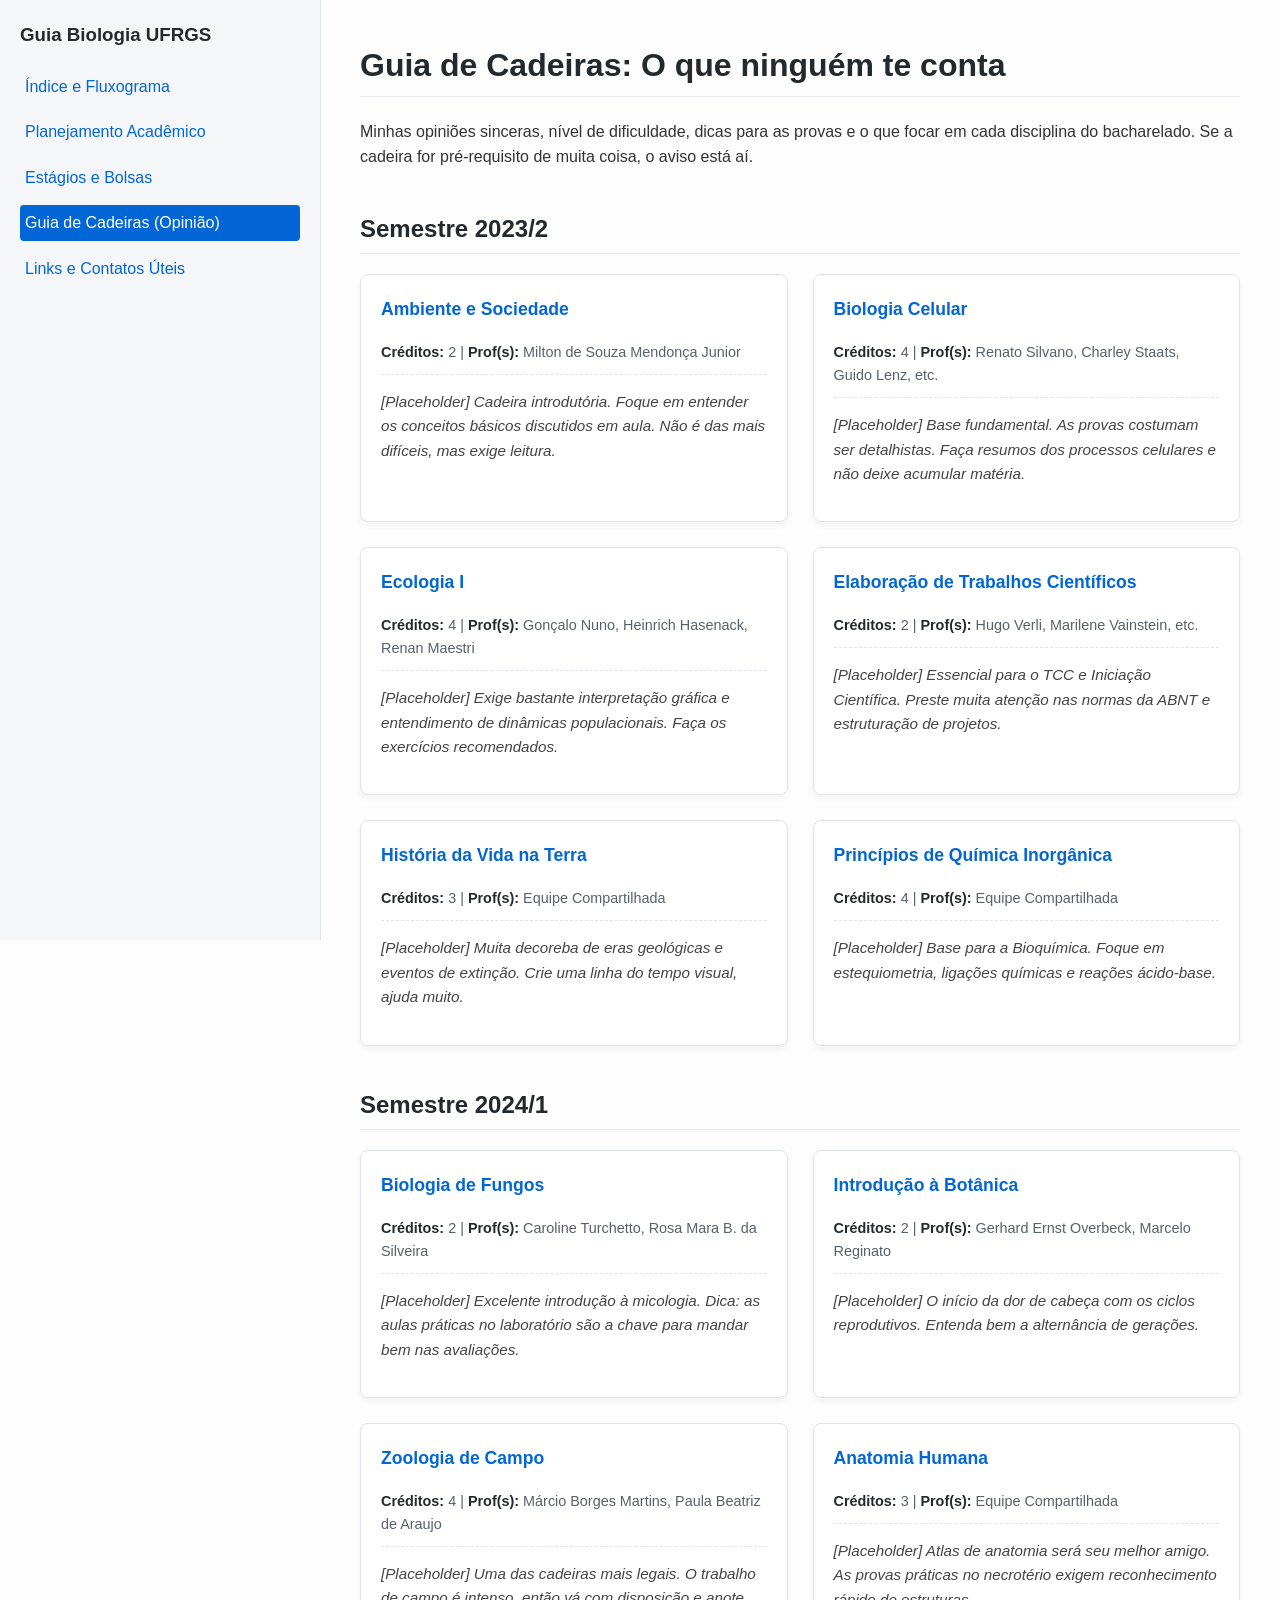
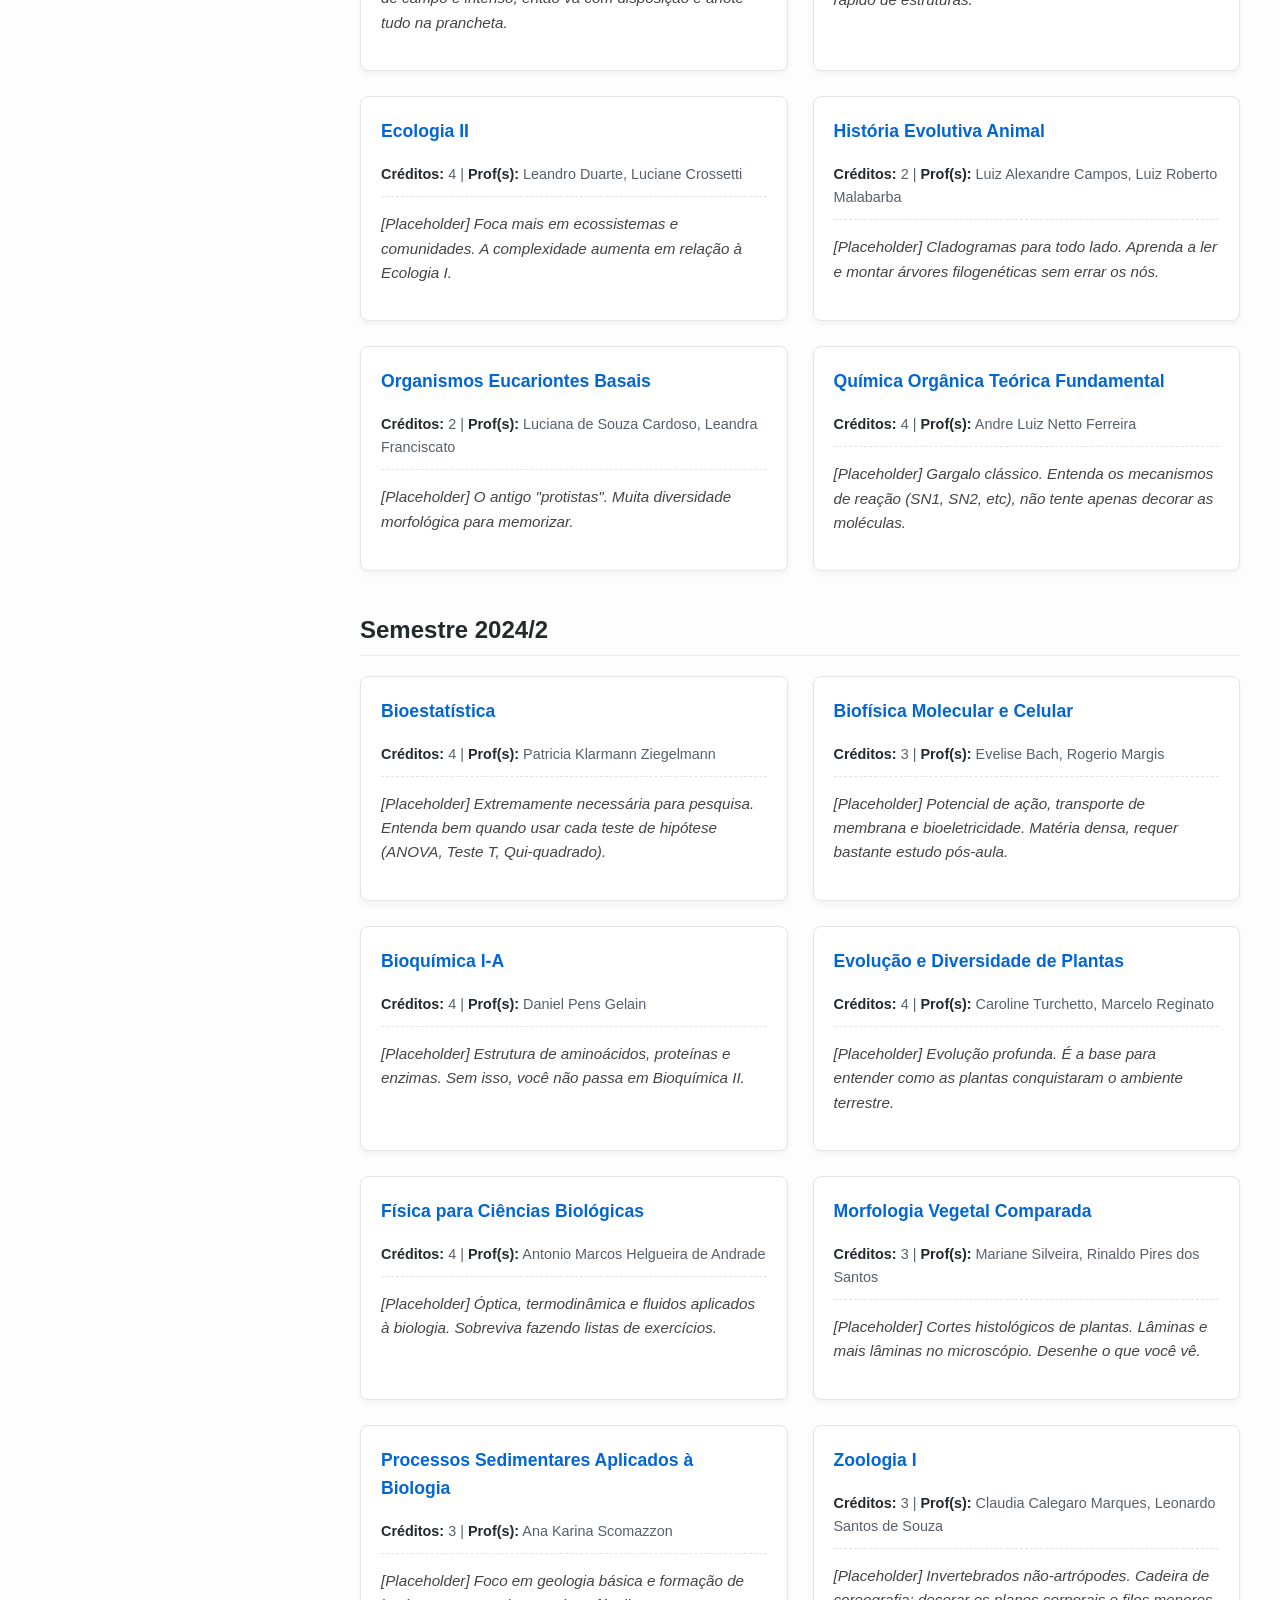
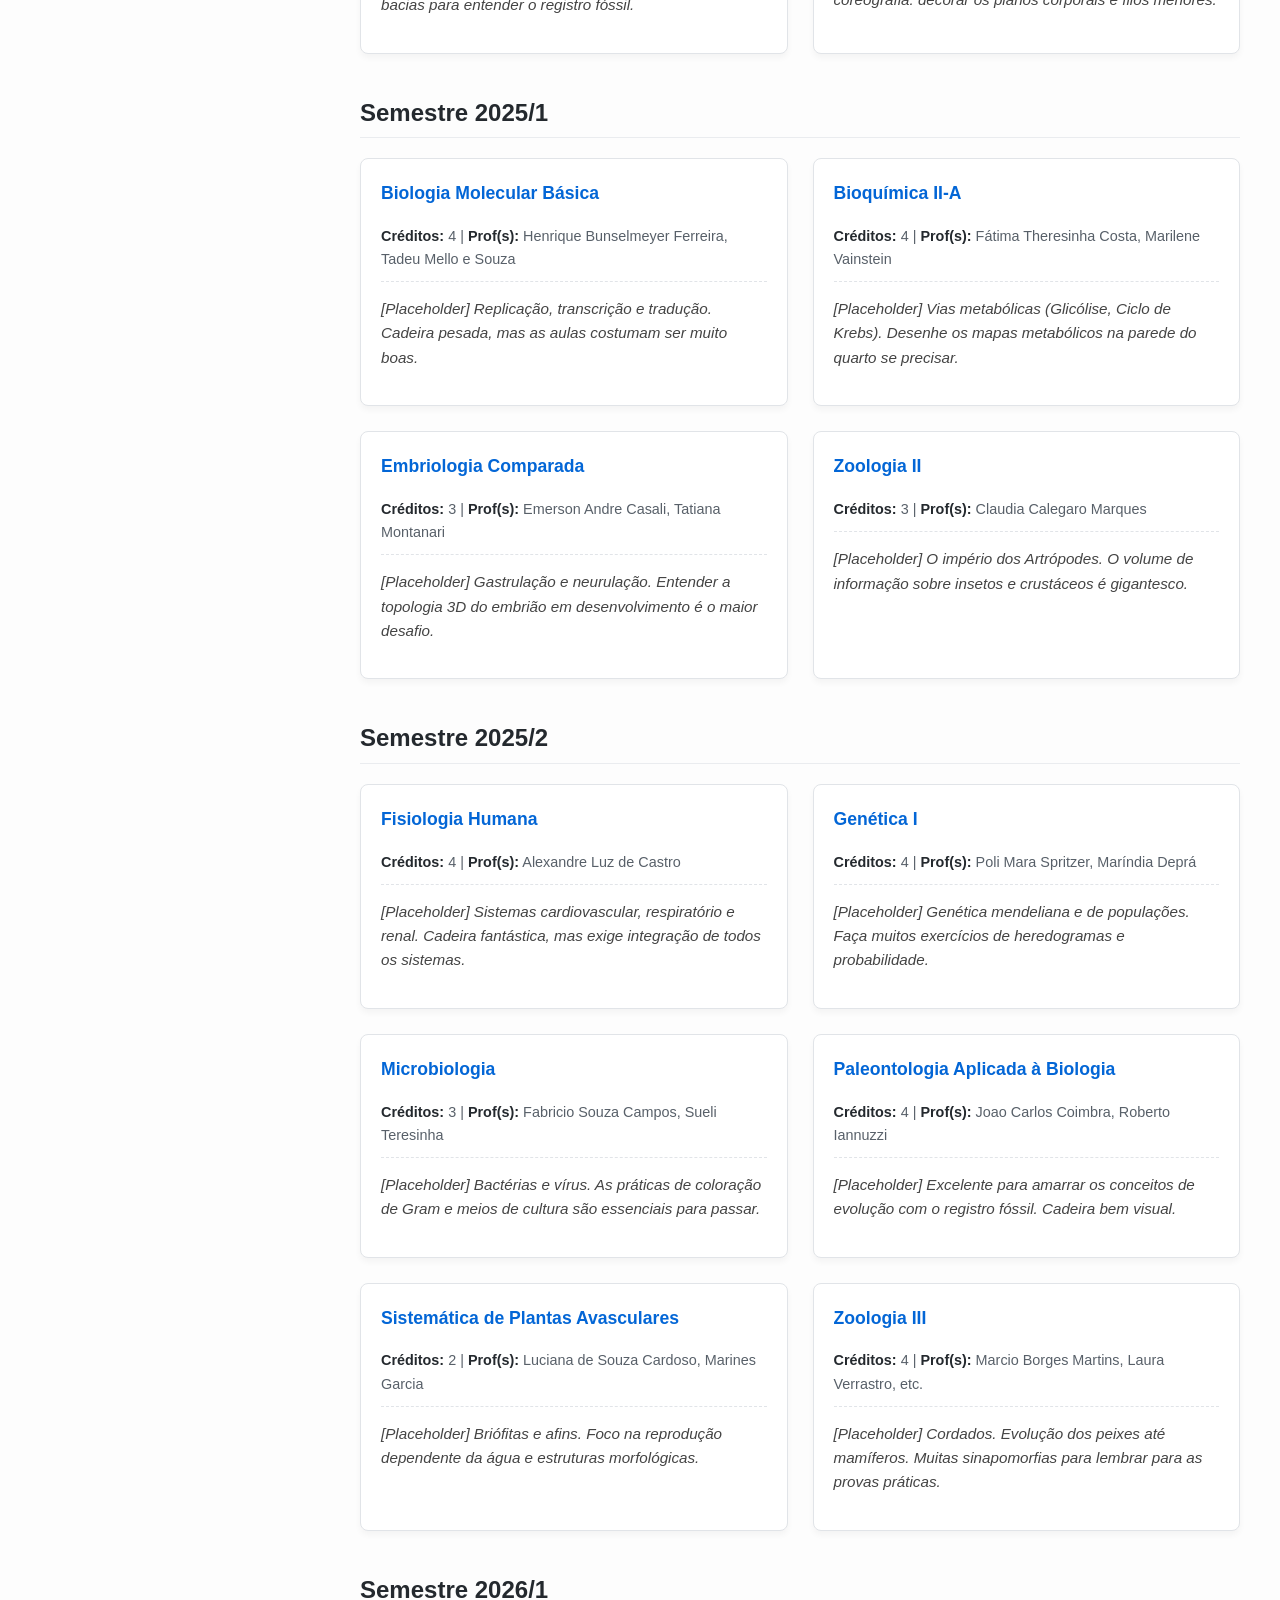
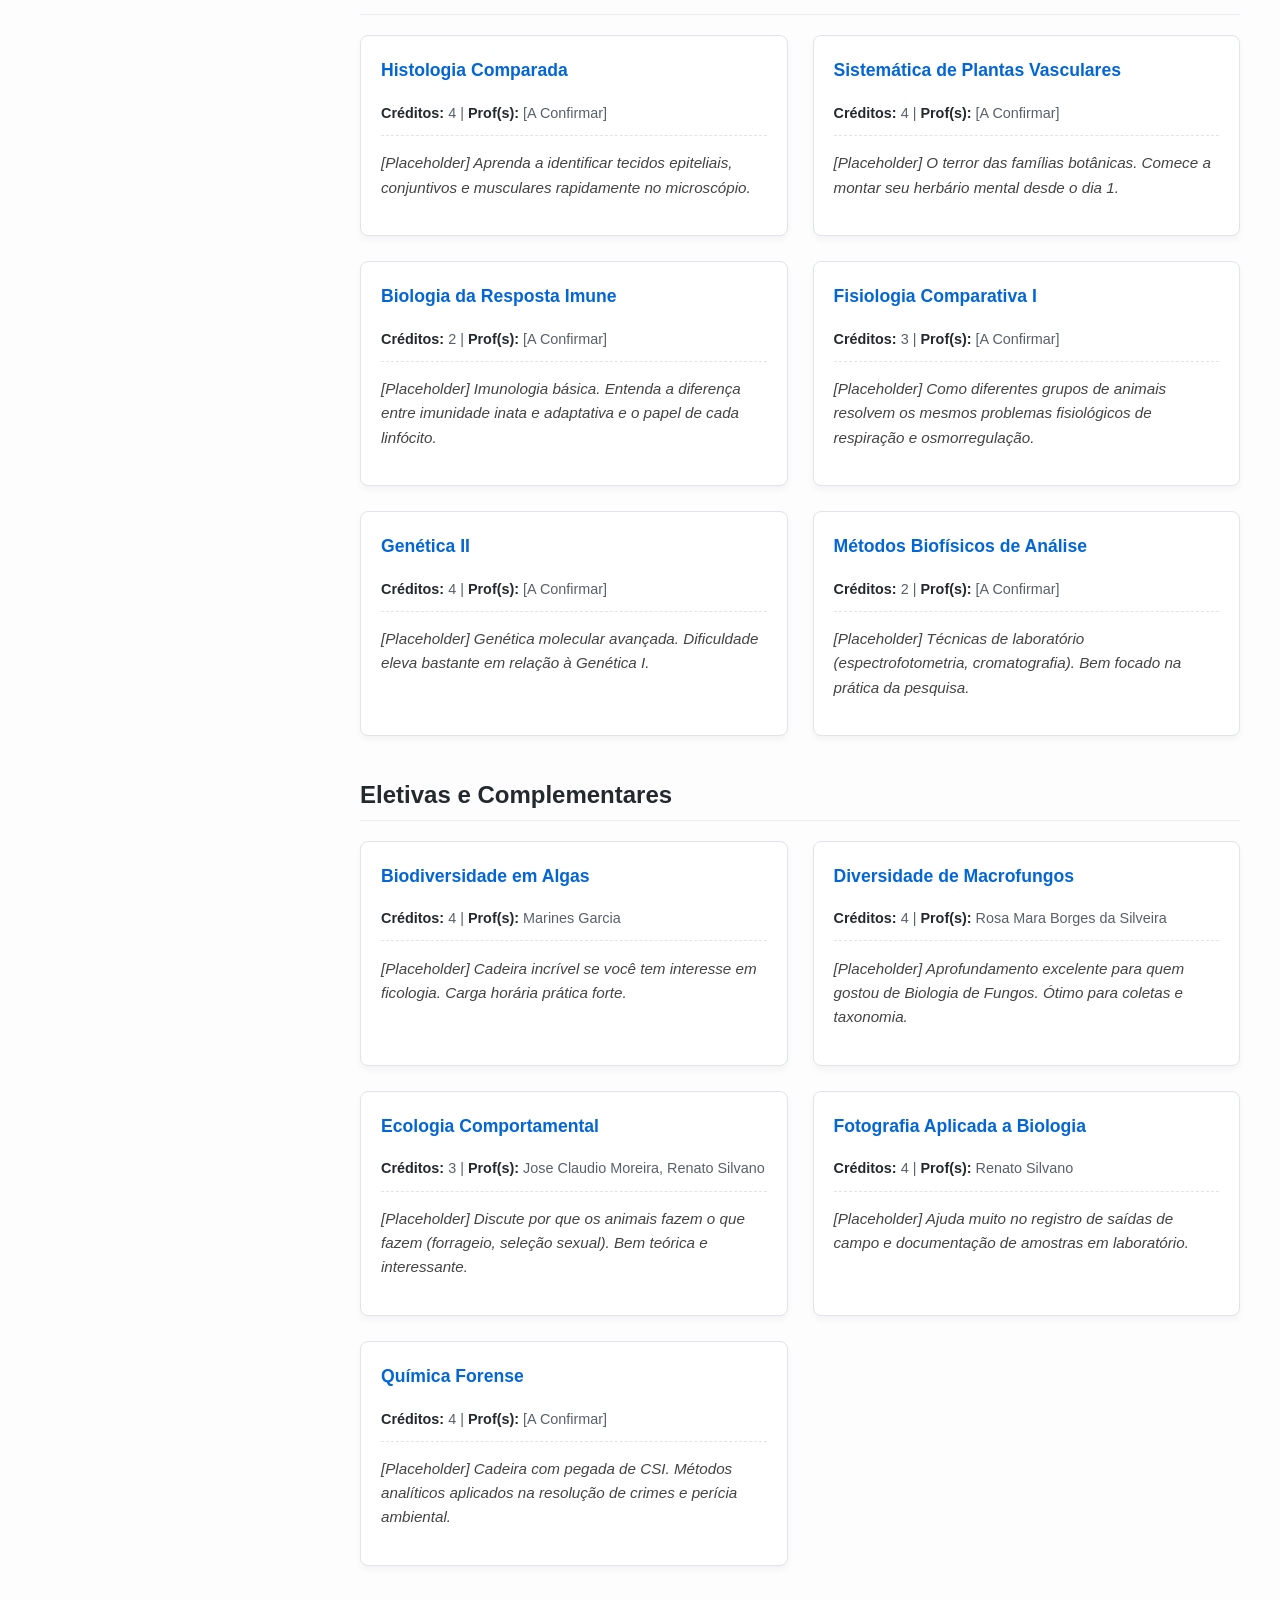
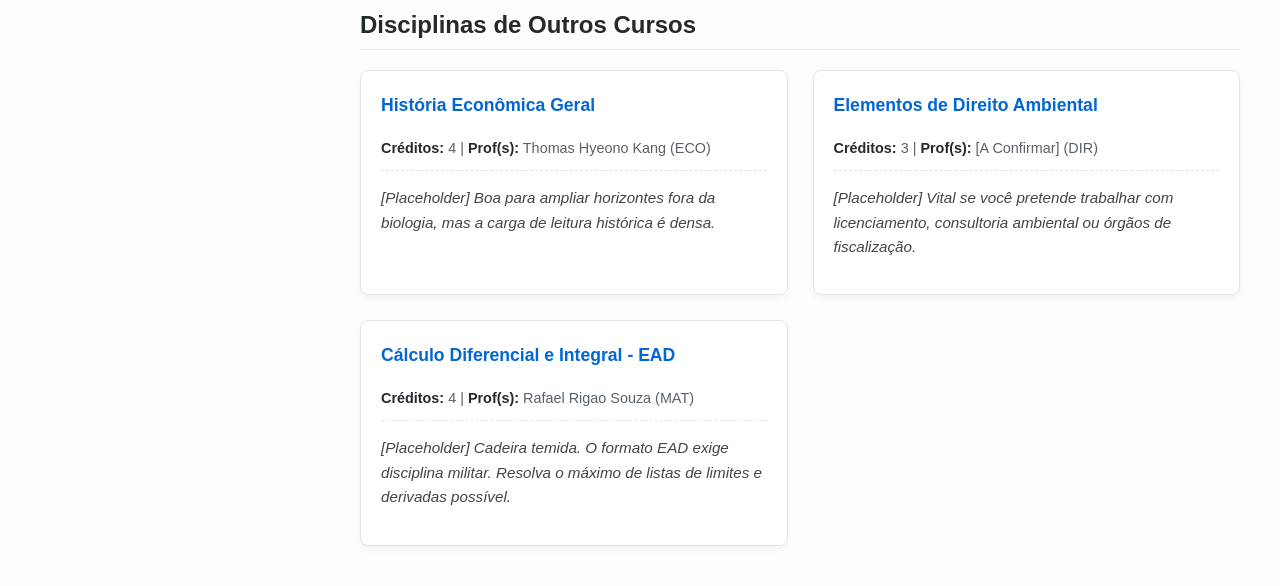
==== cadeiras.html @ b8941373 "Update cadeiras.html structure and content" ====
<!DOCTYPE html>
<html lang="pt-BR">
<head>
    <meta charset="UTF-8">
    <meta name="viewport" content="width=device-width, initial-scale=1.0">
    <title>Guia Biologia UFRGS - Cadeiras</title>
    <style>
        body { font-family: 'Segoe UI', Tahoma, Geneva, Verdana, sans-serif; line-height: 1.6; color: #333; margin: 0; padding: 0; display: flex; background: #fdfdfd; }
        
        /* MENU LATERAL */
        .sidebar { width: 280px; background: #f4f6f8; padding: 20px; height: 100vh; overflow-y: auto; border-right: 1px solid #e1e4e8; position: fixed; }
        .sidebar h3 { color: #24292e; margin-top: 0; }
        .sidebar ul { list-style: none; padding-left: 0; }
        .sidebar ul li { margin-bottom: 10px; }
        .sidebar ul li a { color: #0366d6; text-decoration: none; font-weight: 500; display: block; padding: 5px; border-radius: 4px; }
        .sidebar ul li a:hover { background: #e1e4e8; text-decoration: none; }
        .sidebar ul li a.active { background: #0366d6; color: white; }

        /* CONTEÚDO PRINCIPAL */
        .content { margin-left: 320px; padding: 40px; width: 100%; max-width: 1400px; }
        h1, h2 { color: #24292e; border-bottom: 1px solid #eaecef; padding-bottom: 5px; margin-top: 40px; }
        h1 { margin-top: 0; }
        
        /* GRID RESPONSIVO (A Mágica dos 400px) */
        .grid-container {
            display: grid;
            /* Isso cria colunas com no mínimo ~380px. Se a tela tiver 800px, cabem 2. Se tiver 1200px, cabem 3. */
            grid-template-columns: repeat(auto-fill, minmax(380px, 1fr));
            gap: 25px;
            margin-top: 20px;
        }

        /* ESTILO DO CARD DA CADEIRA */
        .card {
            background: #ffffff;
            border: 1px solid #e1e4e8;
            border-radius: 8px;
            padding: 20px;
            box-shadow: 0 4px 6px rgba(0,0,0,0.04);
            transition: transform 0.2s;
        }
        .card:hover { transform: translateY(-3px); box-shadow: 0 6px 12px rgba(0,0,0,0.08); }
        .card h3 { margin-top: 0; color: #0366d6; font-size: 1.1em; border-bottom: none; padding-bottom: 0; }
        .card .info { font-size: 0.9em; color: #586069; margin-bottom: 15px; border-bottom: 1px dashed #e1e4e8; padding-bottom: 10px; }
        .card .info strong { color: #24292e; }
        .card p { font-size: 0.95em; color: #444; }
    </style>
</head>
<body>

    <div class="sidebar">
        <h3>Guia Biologia UFRGS</h3>
        <ul>
            <li><a href="index.html">Índice e Fluxograma</a></li>
            <li><a href="planejamento.html">Planejamento Acadêmico</a></li>
            <li><a href="estagios.html">Estágios e Bolsas</a></li>
            <li><a href="cadeiras.html" class="active">Guia de Cadeiras (Opinião)</a></li>
            <li><a href="contatos.html">Links e Contatos Úteis</a></li>
        </ul>
    </div>

    <div class="content">
        <h1>Guia de Cadeiras: O que ninguém te conta</h1>
        <p>Minhas opiniões sinceras, nível de dificuldade, dicas para as provas e o que focar em cada disciplina do bacharelado. Se a cadeira for pré-requisito de muita coisa, o aviso está aí.</p>

        <h2>Semestre 2023/2</h2>
        <div class="grid-container">
            <div class="card">
                <h3>Ambiente e Sociedade</h3>
                <div class="info"><strong>Créditos:</strong> 2 | <strong>Prof(s):</strong> Milton de Souza Mendonça Junior</div>
                <p><em>[Placeholder] Cadeira introdutória. Foque em entender os conceitos básicos discutidos em aula. Não é das mais difíceis, mas exige leitura.</em></p>
            </div>
            <div class="card">
                <h3>Biologia Celular</h3>
                <div class="info"><strong>Créditos:</strong> 4 | <strong>Prof(s):</strong> Renato Silvano, Charley Staats, Guido Lenz, etc.</div>
                <p><em>[Placeholder] Base fundamental. As provas costumam ser detalhistas. Faça resumos dos processos celulares e não deixe acumular matéria.</em></p>
            </div>
            <div class="card">
                <h3>Ecologia I</h3>
                <div class="info"><strong>Créditos:</strong> 4 | <strong>Prof(s):</strong> Gonçalo Nuno, Heinrich Hasenack, Renan Maestri</div>
                <p><em>[Placeholder] Exige bastante interpretação gráfica e entendimento de dinâmicas populacionais. Faça os exercícios recomendados.</em></p>
            </div>
            <div class="card">
                <h3>Elaboração de Trabalhos Científicos</h3>
                <div class="info"><strong>Créditos:</strong> 2 | <strong>Prof(s):</strong> Hugo Verli, Marilene Vainstein, etc.</div>
                <p><em>[Placeholder] Essencial para o TCC e Iniciação Científica. Preste muita atenção nas normas da ABNT e estruturação de projetos.</em></p>
            </div>
            <div class="card">
                <h3>História da Vida na Terra</h3>
                <div class="info"><strong>Créditos:</strong> 3 | <strong>Prof(s):</strong> Equipe Compartilhada</div>
                <p><em>[Placeholder] Muita decoreba de eras geológicas e eventos de extinção. Crie uma linha do tempo visual, ajuda muito.</em></p>
            </div>
            <div class="card">
                <h3>Princípios de Química Inorgânica</h3>
                <div class="info"><strong>Créditos:</strong> 4 | <strong>Prof(s):</strong> Equipe Compartilhada</div>
                <p><em>[Placeholder] Base para a Bioquímica. Foque em estequiometria, ligações químicas e reações ácido-base.</em></p>
            </div>
        </div>

        <h2>Semestre 2024/1</h2>
        <div class="grid-container">
            <div class="card">
                <h3>Biologia de Fungos</h3>
                <div class="info"><strong>Créditos:</strong> 2 | <strong>Prof(s):</strong> Caroline Turchetto, Rosa Mara B. da Silveira</div>
                <p><em>[Placeholder] Excelente introdução à micologia. Dica: as aulas práticas no laboratório são a chave para mandar bem nas avaliações.</em></p>
            </div>
            <div class="card">
                <h3>Introdução à Botânica</h3>
                <div class="info"><strong>Créditos:</strong> 2 | <strong>Prof(s):</strong> Gerhard Ernst Overbeck, Marcelo Reginato</div>
                <p><em>[Placeholder] O início da dor de cabeça com os ciclos reprodutivos. Entenda bem a alternância de gerações.</em></p>
            </div>
            <div class="card">
                <h3>Zoologia de Campo</h3>
                <div class="info"><strong>Créditos:</strong> 4 | <strong>Prof(s):</strong> Márcio Borges Martins, Paula Beatriz de Araujo</div>
                <p><em>[Placeholder] Uma das cadeiras mais legais. O trabalho de campo é intenso, então vá com disposição e anote tudo na prancheta.</em></p>
            </div>
            <div class="card">
                <h3>Anatomia Humana</h3>
                <div class="info"><strong>Créditos:</strong> 3 | <strong>Prof(s):</strong> Equipe Compartilhada</div>
                <p><em>[Placeholder] Atlas de anatomia será seu melhor amigo. As provas práticas no necrotério exigem reconhecimento rápido de estruturas.</em></p>
            </div>
            <div class="card">
                <h3>Ecologia II</h3>
                <div class="info"><strong>Créditos:</strong> 4 | <strong>Prof(s):</strong> Leandro Duarte, Luciane Crossetti</div>
                <p><em>[Placeholder] Foca mais em ecossistemas e comunidades. A complexidade aumenta em relação à Ecologia I.</em></p>
            </div>
            <div class="card">
                <h3>História Evolutiva Animal</h3>
                <div class="info"><strong>Créditos:</strong> 2 | <strong>Prof(s):</strong> Luiz Alexandre Campos, Luiz Roberto Malabarba</div>
                <p><em>[Placeholder] Cladogramas para todo lado. Aprenda a ler e montar árvores filogenéticas sem errar os nós.</em></p>
            </div>
            <div class="card">
                <h3>Organismos Eucariontes Basais</h3>
                <div class="info"><strong>Créditos:</strong> 2 | <strong>Prof(s):</strong> Luciana de Souza Cardoso, Leandra Franciscato</div>
                <p><em>[Placeholder] O antigo "protistas". Muita diversidade morfológica para memorizar.</em></p>
            </div>
            <div class="card">
                <h3>Química Orgânica Teórica Fundamental</h3>
                <div class="info"><strong>Créditos:</strong> 4 | <strong>Prof(s):</strong> Andre Luiz Netto Ferreira</div>
                <p><em>[Placeholder] Gargalo clássico. Entenda os mecanismos de reação (SN1, SN2, etc), não tente apenas decorar as moléculas.</em></p>
            </div>
        </div>

        <h2>Semestre 2024/2</h2>
        <div class="grid-container">
            <div class="card">
                <h3>Bioestatística</h3>
                <div class="info"><strong>Créditos:</strong> 4 | <strong>Prof(s):</strong> Patricia Klarmann Ziegelmann</div>
                <p><em>[Placeholder] Extremamente necessária para pesquisa. Entenda bem quando usar cada teste de hipótese (ANOVA, Teste T, Qui-quadrado).</em></p>
            </div>
            <div class="card">
                <h3>Biofísica Molecular e Celular</h3>
                <div class="info"><strong>Créditos:</strong> 3 | <strong>Prof(s):</strong> Evelise Bach, Rogerio Margis</div>
                <p><em>[Placeholder] Potencial de ação, transporte de membrana e bioeletricidade. Matéria densa, requer bastante estudo pós-aula.</em></p>
            </div>
            <div class="card">
                <h3>Bioquímica I-A</h3>
                <div class="info"><strong>Créditos:</strong> 4 | <strong>Prof(s):</strong> Daniel Pens Gelain</div>
                <p><em>[Placeholder] Estrutura de aminoácidos, proteínas e enzimas. Sem isso, você não passa em Bioquímica II.</em></p>
            </div>
            <div class="card">
                <h3>Evolução e Diversidade de Plantas</h3>
                <div class="info"><strong>Créditos:</strong> 4 | <strong>Prof(s):</strong> Caroline Turchetto, Marcelo Reginato</div>
                <p><em>[Placeholder] Evolução profunda. É a base para entender como as plantas conquistaram o ambiente terrestre.</em></p>
            </div>
            <div class="card">
                <h3>Física para Ciências Biológicas</h3>
                <div class="info"><strong>Créditos:</strong> 4 | <strong>Prof(s):</strong> Antonio Marcos Helgueira de Andrade</div>
                <p><em>[Placeholder] Óptica, termodinâmica e fluidos aplicados à biologia. Sobreviva fazendo listas de exercícios.</em></p>
            </div>
            <div class="card">
                <h3>Morfologia Vegetal Comparada</h3>
                <div class="info"><strong>Créditos:</strong> 3 | <strong>Prof(s):</strong> Mariane Silveira, Rinaldo Pires dos Santos</div>
                <p><em>[Placeholder] Cortes histológicos de plantas. Lâminas e mais lâminas no microscópio. Desenhe o que você vê.</em></p>
            </div>
            <div class="card">
                <h3>Processos Sedimentares Aplicados à Biologia</h3>
                <div class="info"><strong>Créditos:</strong> 3 | <strong>Prof(s):</strong> Ana Karina Scomazzon</div>
                <p><em>[Placeholder] Foco em geologia básica e formação de bacias para entender o registro fóssil.</em></p>
            </div>
            <div class="card">
                <h3>Zoologia I</h3>
                <div class="info"><strong>Créditos:</strong> 3 | <strong>Prof(s):</strong> Claudia Calegaro Marques, Leonardo Santos de Souza</div>
                <p><em>[Placeholder] Invertebrados não-artrópodes. Cadeira de coreografia: decorar os planos corporais e filos menores.</em></p>
            </div>
        </div>

        <h2>Semestre 2025/1</h2>
        <div class="grid-container">
            <div class="card">
                <h3>Biologia Molecular Básica</h3>
                <div class="info"><strong>Créditos:</strong> 4 | <strong>Prof(s):</strong> Henrique Bunselmeyer Ferreira, Tadeu Mello e Souza</div>
                <p><em>[Placeholder] Replicação, transcrição e tradução. Cadeira pesada, mas as aulas costumam ser muito boas.</em></p>
            </div>
            <div class="card">
                <h3>Bioquímica II-A</h3>
                <div class="info"><strong>Créditos:</strong> 4 | <strong>Prof(s):</strong> Fátima Theresinha Costa, Marilene Vainstein</div>
                <p><em>[Placeholder] Vias metabólicas (Glicólise, Ciclo de Krebs). Desenhe os mapas metabólicos na parede do quarto se precisar.</em></p>
            </div>
            <div class="card">
                <h3>Embriologia Comparada</h3>
                <div class="info"><strong>Créditos:</strong> 3 | <strong>Prof(s):</strong> Emerson Andre Casali, Tatiana Montanari</div>
                <p><em>[Placeholder] Gastrulação e neurulação. Entender a topologia 3D do embrião em desenvolvimento é o maior desafio.</em></p>
            </div>
            <div class="card">
                <h3>Zoologia II</h3>
                <div class="info"><strong>Créditos:</strong> 3 | <strong>Prof(s):</strong> Claudia Calegaro Marques</div>
                <p><em>[Placeholder] O império dos Artrópodes. O volume de informação sobre insetos e crustáceos é gigantesco.</em></p>
            </div>
        </div>

        <h2>Semestre 2025/2</h2>
        <div class="grid-container">
            <div class="card">
                <h3>Fisiologia Humana</h3>
                <div class="info"><strong>Créditos:</strong> 4 | <strong>Prof(s):</strong> Alexandre Luz de Castro</div>
                <p><em>[Placeholder] Sistemas cardiovascular, respiratório e renal. Cadeira fantástica, mas exige integração de todos os sistemas.</em></p>
            </div>
            <div class="card">
                <h3>Genética I</h3>
                <div class="info"><strong>Créditos:</strong> 4 | <strong>Prof(s):</strong> Poli Mara Spritzer, Maríndia Deprá</div>
                <p><em>[Placeholder] Genética mendeliana e de populações. Faça muitos exercícios de heredogramas e probabilidade.</em></p>
            </div>
            <div class="card">
                <h3>Microbiologia</h3>
                <div class="info"><strong>Créditos:</strong> 3 | <strong>Prof(s):</strong> Fabricio Souza Campos, Sueli Teresinha</div>
                <p><em>[Placeholder] Bactérias e vírus. As práticas de coloração de Gram e meios de cultura são essenciais para passar.</em></p>
            </div>
            <div class="card">
                <h3>Paleontologia Aplicada à Biologia</h3>
                <div class="info"><strong>Créditos:</strong> 4 | <strong>Prof(s):</strong> Joao Carlos Coimbra, Roberto Iannuzzi</div>
                <p><em>[Placeholder] Excelente para amarrar os conceitos de evolução com o registro fóssil. Cadeira bem visual.</em></p>
            </div>
            <div class="card">
                <h3>Sistemática de Plantas Avasculares</h3>
                <div class="info"><strong>Créditos:</strong> 2 | <strong>Prof(s):</strong> Luciana de Souza Cardoso, Marines Garcia</div>
                <p><em>[Placeholder] Briófitas e afins. Foco na reprodução dependente da água e estruturas morfológicas.</em></p>
            </div>
            <div class="card">
                <h3>Zoologia III</h3>
                <div class="info"><strong>Créditos:</strong> 4 | <strong>Prof(s):</strong> Marcio Borges Martins, Laura Verrastro, etc.</div>
                <p><em>[Placeholder] Cordados. Evolução dos peixes até mamíferos. Muitas sinapomorfias para lembrar para as provas práticas.</em></p>
            </div>
        </div>

        <h2>Semestre 2026/1</h2>
        <div class="grid-container">
            <div class="card">
                <h3>Histologia Comparada</h3>
                <div class="info"><strong>Créditos:</strong> 4 | <strong>Prof(s):</strong> [A Confirmar]</div>
                <p><em>[Placeholder] Aprenda a identificar tecidos epiteliais, conjuntivos e musculares rapidamente no microscópio.</em></p>
            </div>
            <div class="card">
                <h3>Sistemática de Plantas Vasculares</h3>
                <div class="info"><strong>Créditos:</strong> 4 | <strong>Prof(s):</strong> [A Confirmar]</div>
                <p><em>[Placeholder] O terror das famílias botânicas. Comece a montar seu herbário mental desde o dia 1.</em></p>
            </div>
            <div class="card">
                <h3>Biologia da Resposta Imune</h3>
                <div class="info"><strong>Créditos:</strong> 2 | <strong>Prof(s):</strong> [A Confirmar]</div>
                <p><em>[Placeholder] Imunologia básica. Entenda a diferença entre imunidade inata e adaptativa e o papel de cada linfócito.</em></p>
            </div>
            <div class="card">
                <h3>Fisiologia Comparativa I</h3>
                <div class="info"><strong>Créditos:</strong> 3 | <strong>Prof(s):</strong> [A Confirmar]</div>
                <p><em>[Placeholder] Como diferentes grupos de animais resolvem os mesmos problemas fisiológicos de respiração e osmorregulação.</em></p>
            </div>
            <div class="card">
                <h3>Genética II</h3>
                <div class="info"><strong>Créditos:</strong> 4 | <strong>Prof(s):</strong> [A Confirmar]</div>
                <p><em>[Placeholder] Genética molecular avançada. Dificuldade eleva bastante em relação à Genética I.</em></p>
            </div>
            <div class="card">
                <h3>Métodos Biofísicos de Análise</h3>
                <div class="info"><strong>Créditos:</strong> 2 | <strong>Prof(s):</strong> [A Confirmar]</div>
                <p><em>[Placeholder] Técnicas de laboratório (espectrofotometria, cromatografia). Bem focado na prática da pesquisa.</em></p>
            </div>
        </div>

        <h2>Eletivas e Complementares</h2>
        <div class="grid-container">
            <div class="card">
                <h3>Biodiversidade em Algas</h3>
                <div class="info"><strong>Créditos:</strong> 4 | <strong>Prof(s):</strong> Marines Garcia</div>
                <p><em>[Placeholder] Cadeira incrível se você tem interesse em ficologia. Carga horária prática forte.</em></p>
            </div>
            <div class="card">
                <h3>Diversidade de Macrofungos</h3>
                <div class="info"><strong>Créditos:</strong> 4 | <strong>Prof(s):</strong> Rosa Mara Borges da Silveira</div>
                <p><em>[Placeholder] Aprofundamento excelente para quem gostou de Biologia de Fungos. Ótimo para coletas e taxonomia.</em></p>
            </div>
            <div class="card">
                <h3>Ecologia Comportamental</h3>
                <div class="info"><strong>Créditos:</strong> 3 | <strong>Prof(s):</strong> Jose Claudio Moreira, Renato Silvano</div>
                <p><em>[Placeholder] Discute por que os animais fazem o que fazem (forrageio, seleção sexual). Bem teórica e interessante.</em></p>
            </div>
            <div class="card">
                <h3>Fotografia Aplicada a Biologia</h3>
                <div class="info"><strong>Créditos:</strong> 4 | <strong>Prof(s):</strong> Renato Silvano</div>
                <p><em>[Placeholder] Ajuda muito no registro de saídas de campo e documentação de amostras em laboratório.</em></p>
            </div>
            <div class="card">
                <h3>Química Forense</h3>
                <div class="info"><strong>Créditos:</strong> 4 | <strong>Prof(s):</strong> [A Confirmar]</div>
                <p><em>[Placeholder] Cadeira com pegada de CSI. Métodos analíticos aplicados na resolução de crimes e perícia ambiental.</em></p>
            </div>
        </div>

        <h2>Disciplinas de Outros Cursos</h2>
        <div class="grid-container">
            <div class="card">
                <h3>História Econômica Geral</h3>
                <div class="info"><strong>Créditos:</strong> 4 | <strong>Prof(s):</strong> Thomas Hyeono Kang (ECO)</div>
                <p><em>[Placeholder] Boa para ampliar horizontes fora da biologia, mas a carga de leitura histórica é densa.</em></p>
            </div>
            <div class="card">
                <h3>Elementos de Direito Ambiental</h3>
                <div class="info"><strong>Créditos:</strong> 3 | <strong>Prof(s):</strong> [A Confirmar] (DIR)</div>
                <p><em>[Placeholder] Vital se você pretende trabalhar com licenciamento, consultoria ambiental ou órgãos de fiscalização.</em></p>
            </div>
            <div class="card">
                <h3>Cálculo Diferencial e Integral - EAD</h3>
                <div class="info"><strong>Créditos:</strong> 4 | <strong>Prof(s):</strong> Rafael Rigao Souza (MAT)</div>
                <p><em>[Placeholder] Cadeira temida. O formato EAD exige disciplina militar. Resolva o máximo de listas de limites e derivadas possível.</em></p>
            </div>
        </div>

    </div>

</body>
</html>
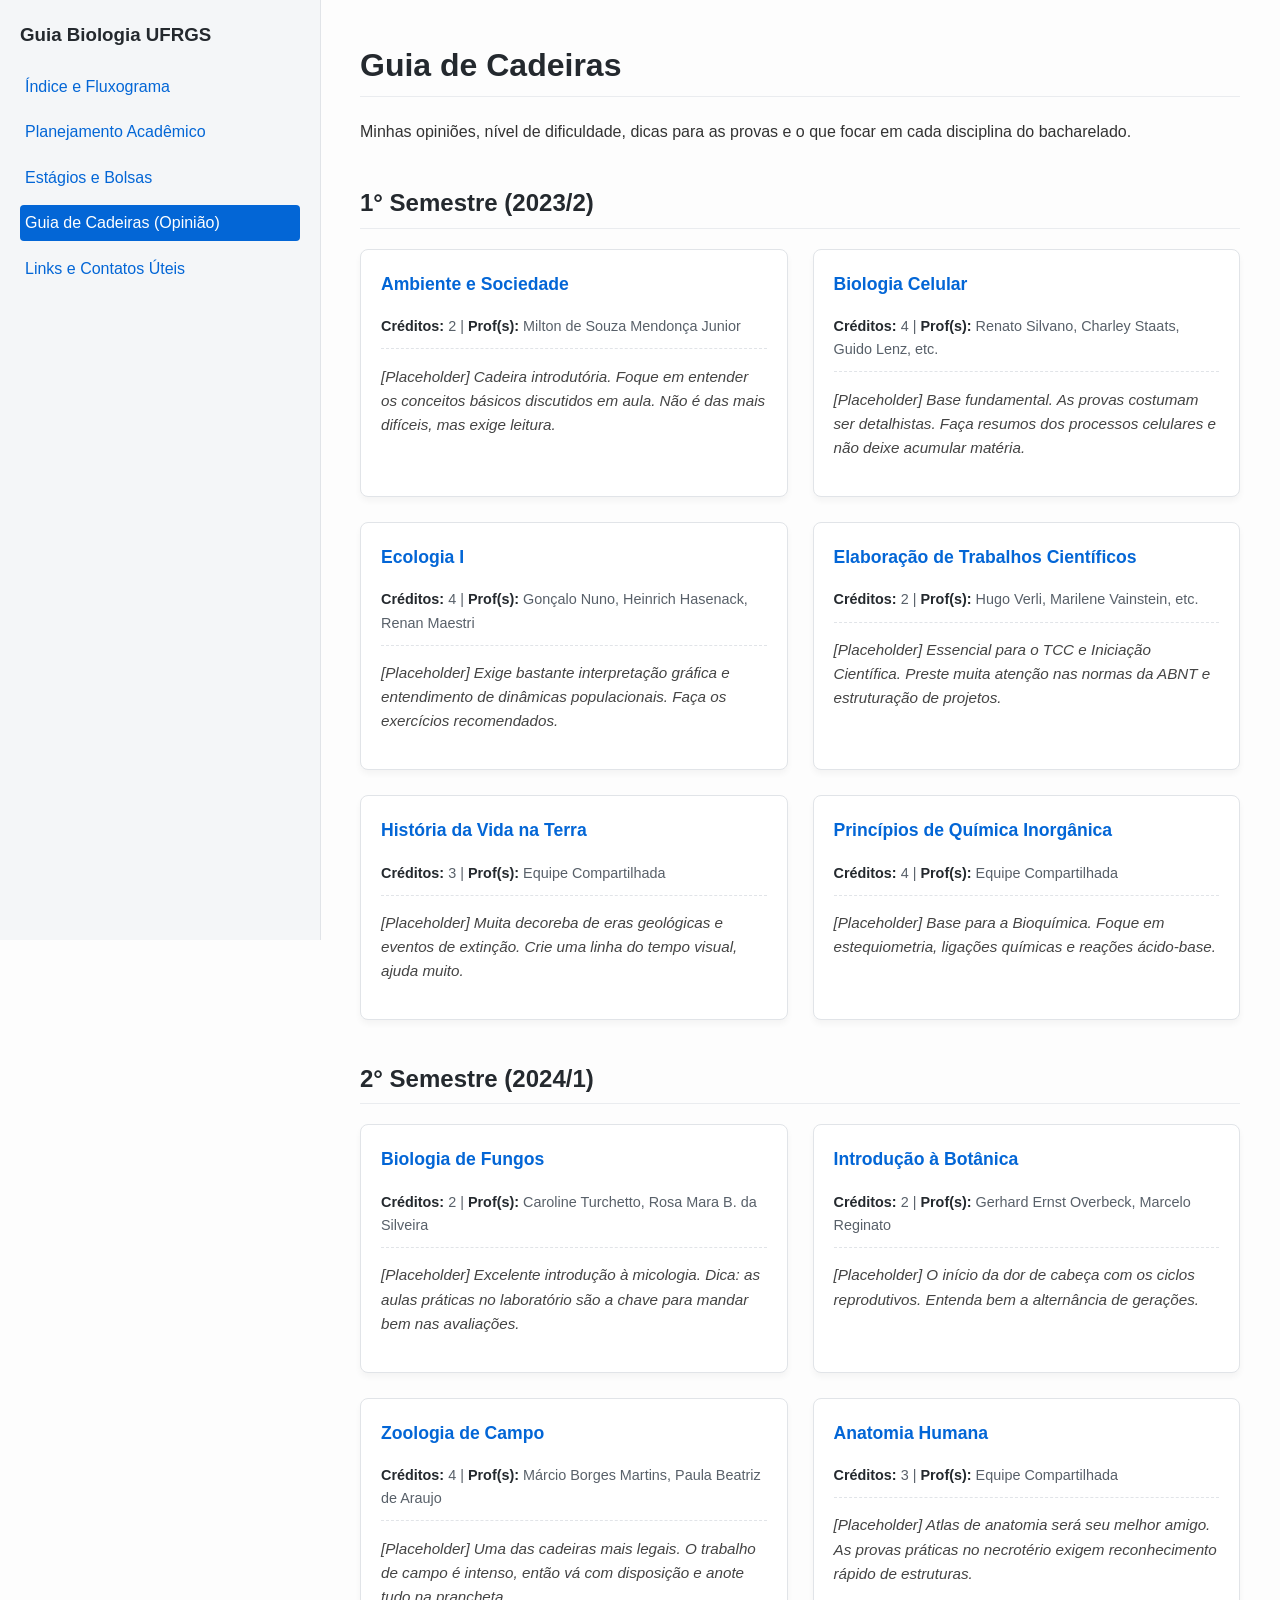
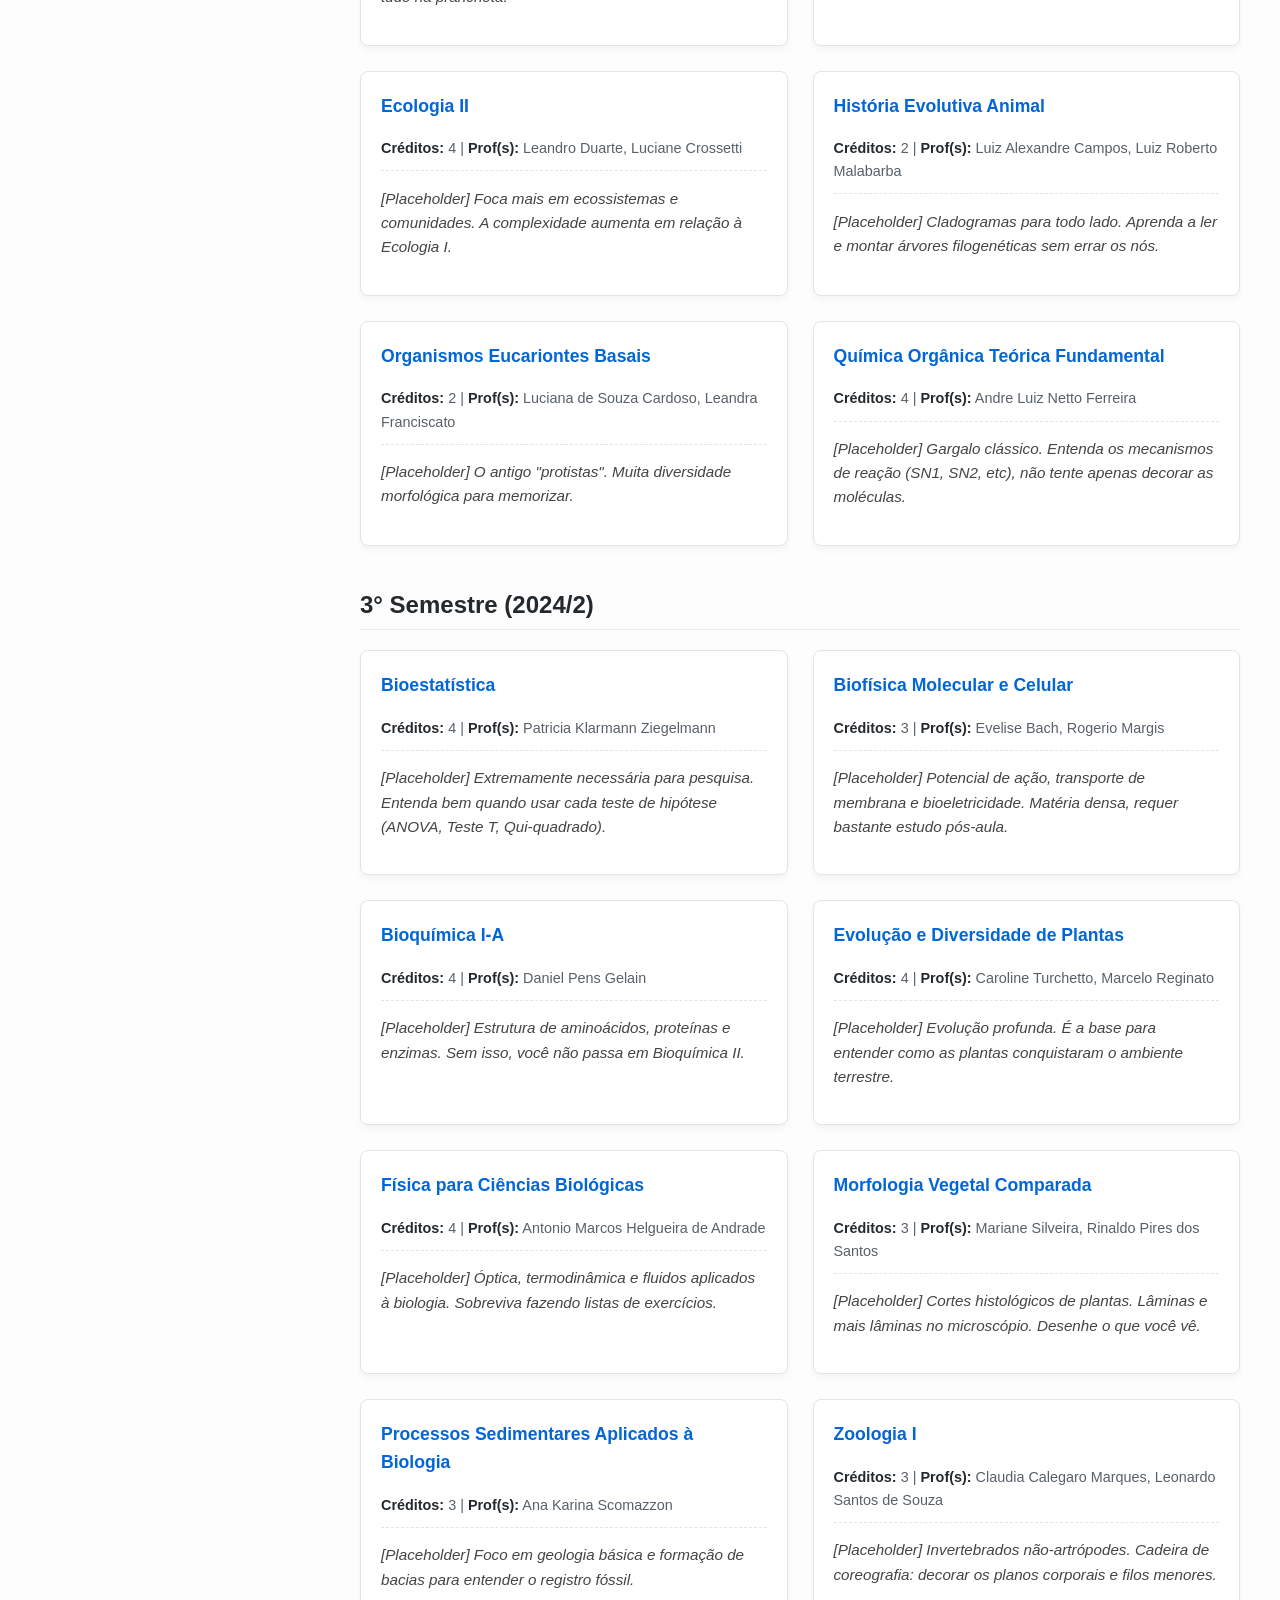
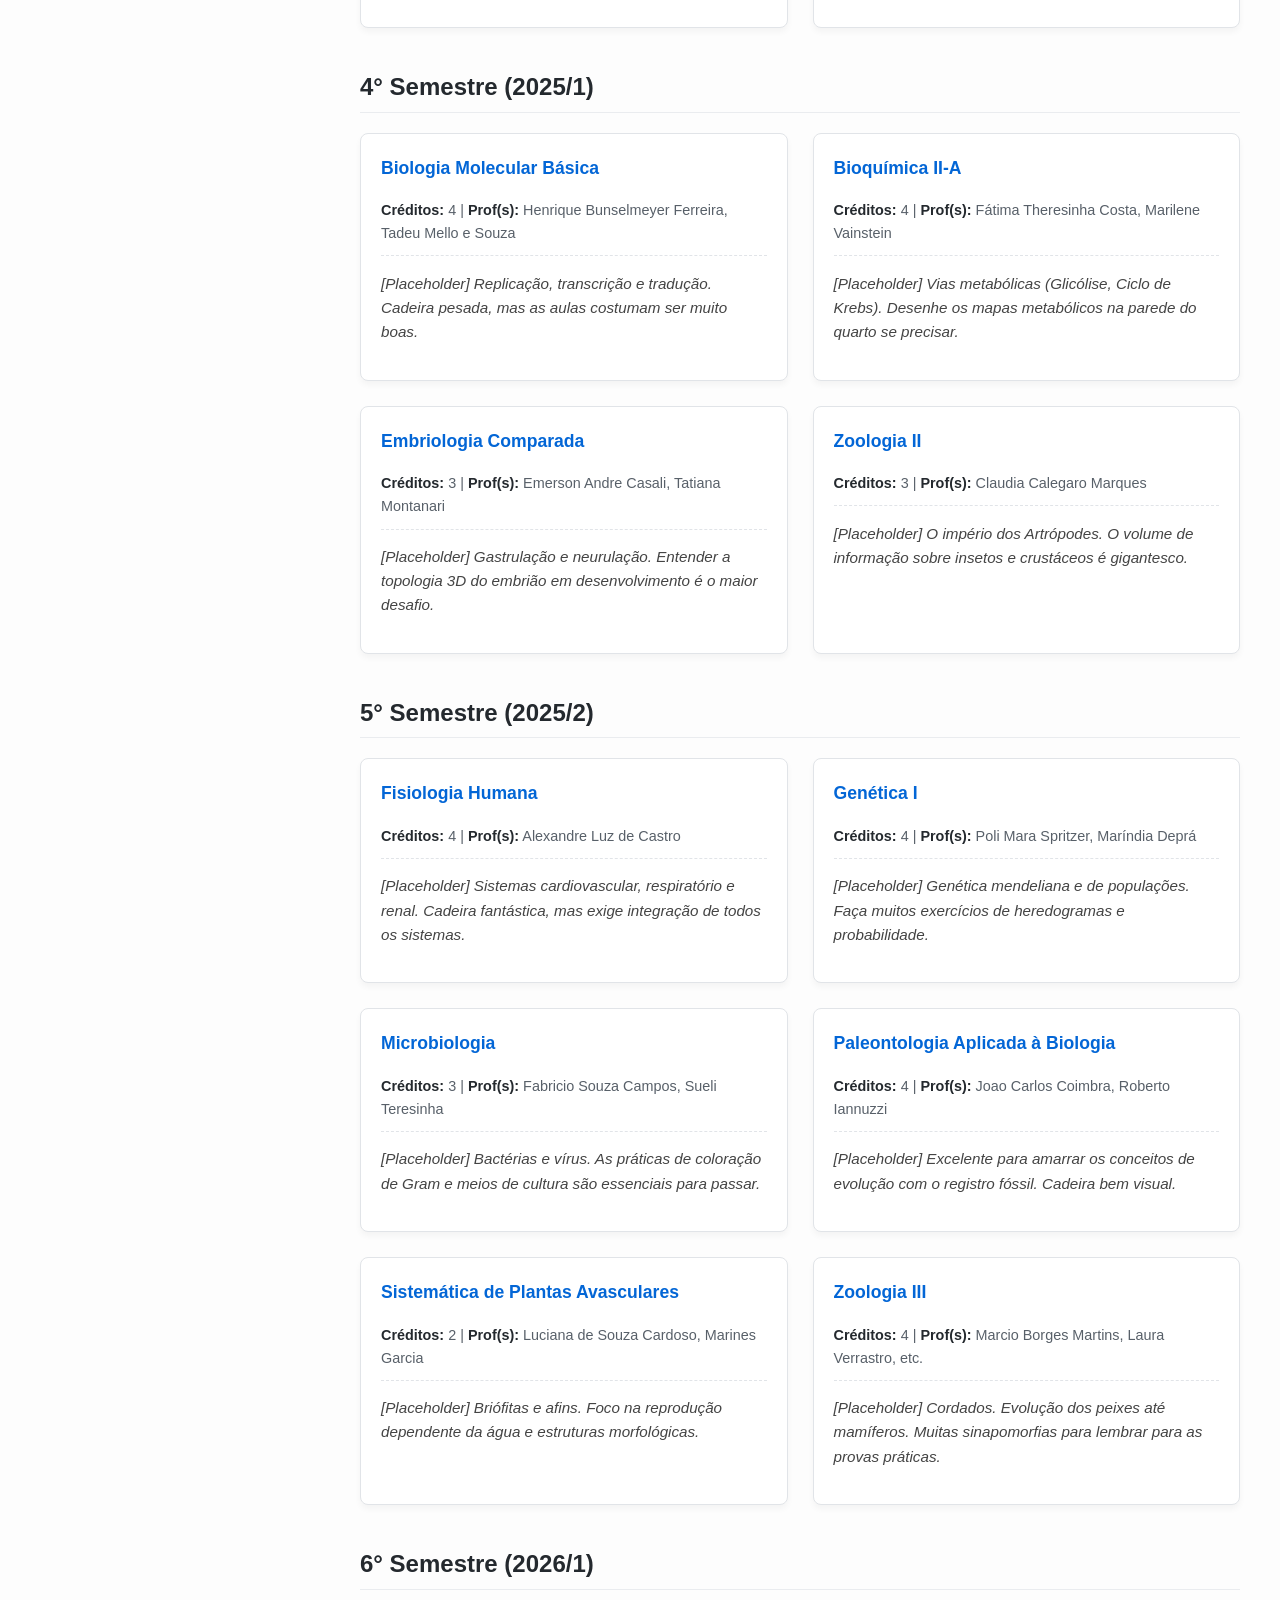
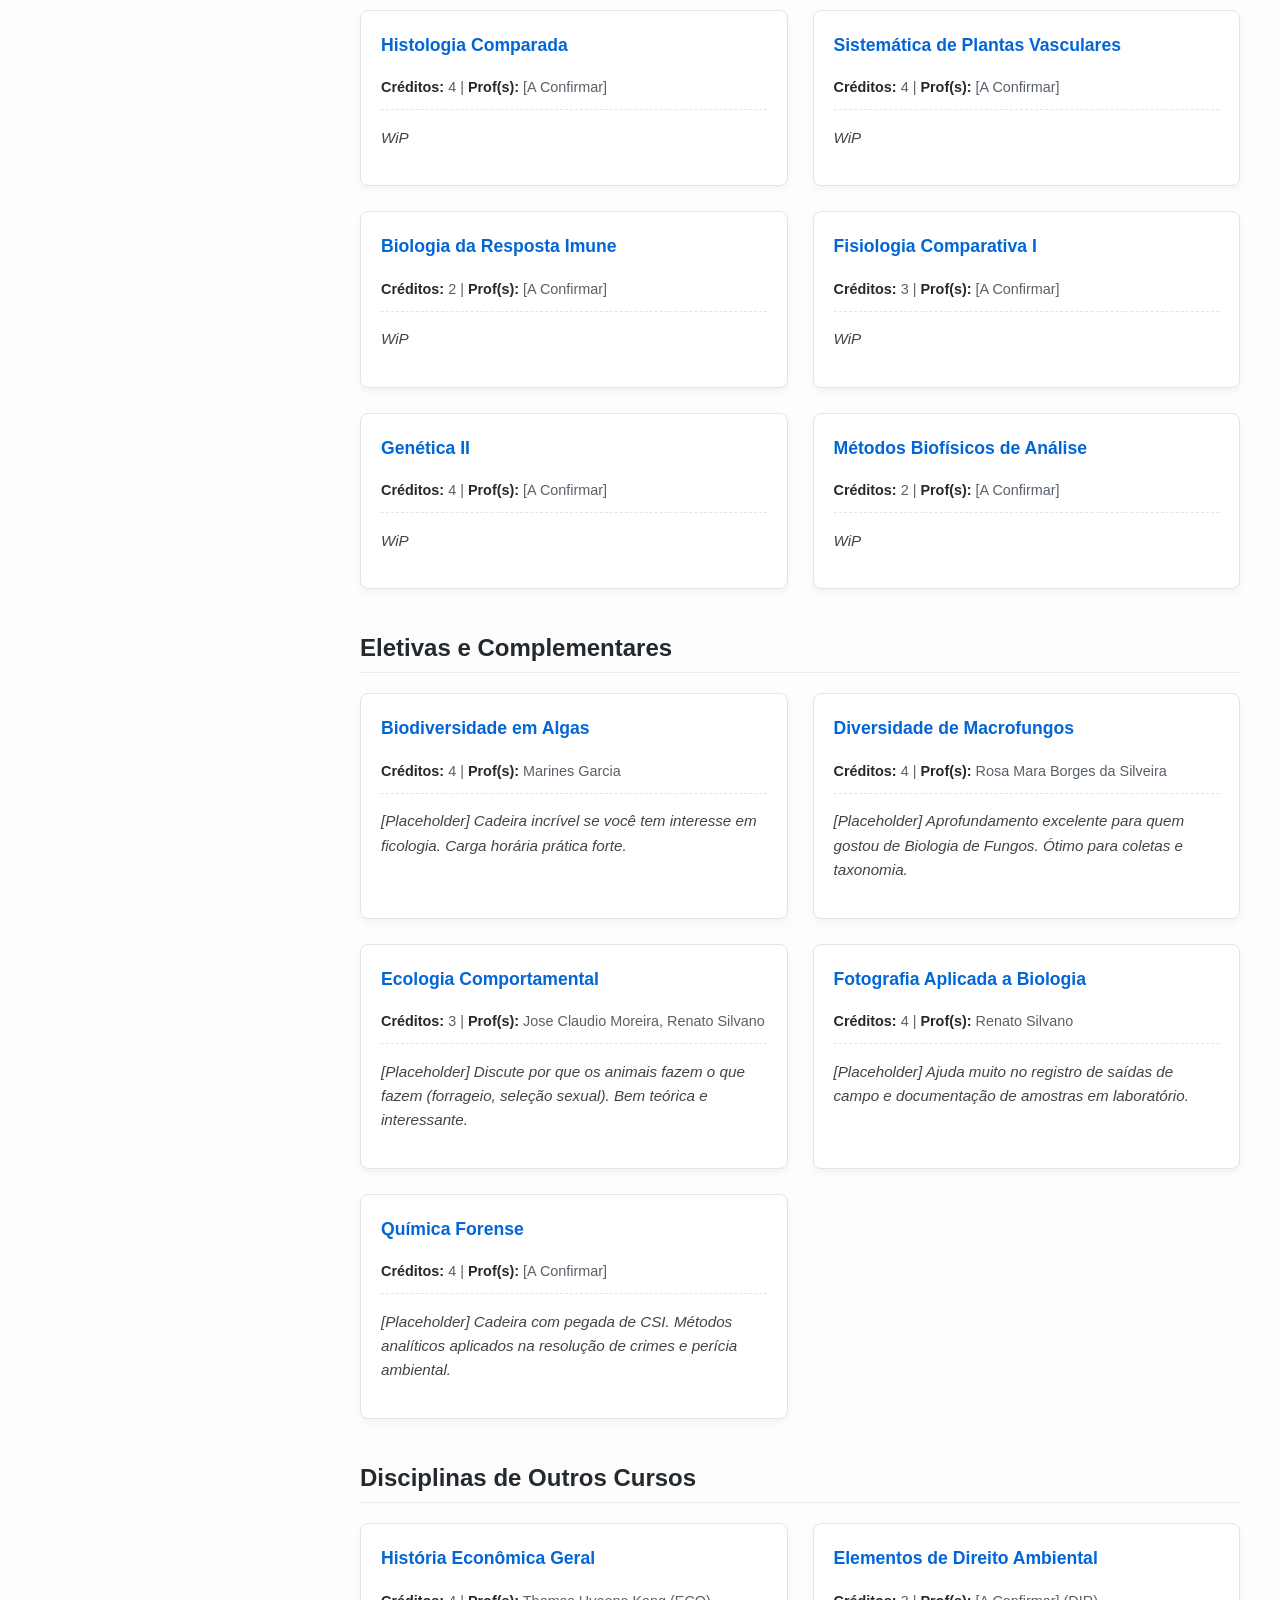
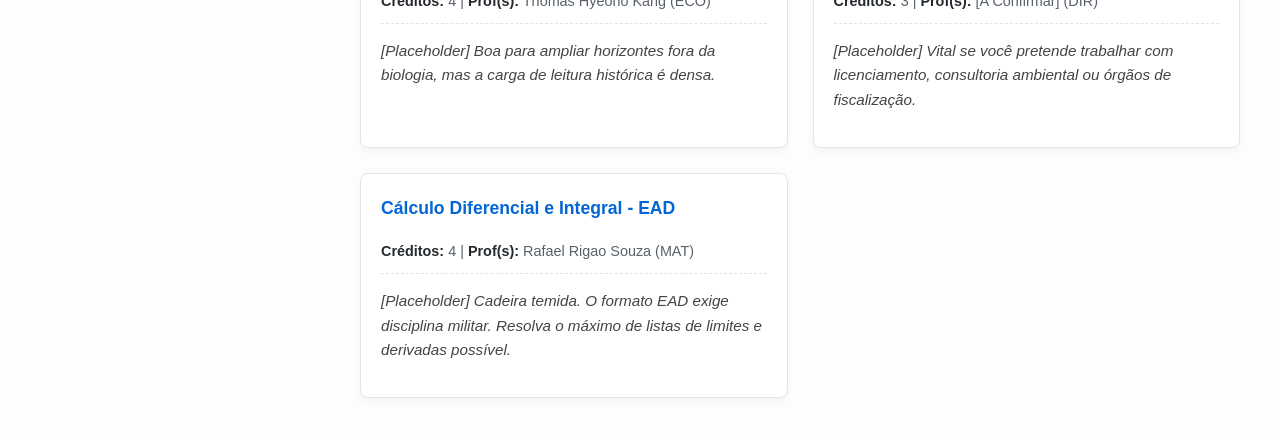
==== commit d6a9b251: "Update fmt.Println message from 'Hello' to 'Goodbye'" ====
--- a/cadeiras.html
+++ b/cadeiras.html
@@ -60,10 +60,10 @@
     </div>
 
     <div class="content">
-        <h1>Guia de Cadeiras: O que ninguém te conta</h1>
-        <p>Minhas opiniões sinceras, nível de dificuldade, dicas para as provas e o que focar em cada disciplina do bacharelado. Se a cadeira for pré-requisito de muita coisa, o aviso está aí.</p>
-
-        <h2>Semestre 2023/2</h2>
+        <h1>Guia de Cadeiras</h1>
+        <p>Minhas opiniões, nível de dificuldade, dicas para as provas e o que focar em cada disciplina do bacharelado.</p>
+
+        <h2>1° Semestre (2023/2)</h2>
         <div class="grid-container">
             <div class="card">
                 <h3>Ambiente e Sociedade</h3>
@@ -97,7 +97,7 @@
             </div>
         </div>
 
-        <h2>Semestre 2024/1</h2>
+        <h2>2° Semestre (2024/1)</h2>
         <div class="grid-container">
             <div class="card">
                 <h3>Biologia de Fungos</h3>
@@ -141,7 +141,7 @@
             </div>
         </div>
 
-        <h2>Semestre 2024/2</h2>
+        <h2>3° Semestre (2024/2)</h2>
         <div class="grid-container">
             <div class="card">
                 <h3>Bioestatística</h3>
@@ -185,7 +185,7 @@
             </div>
         </div>
 
-        <h2>Semestre 2025/1</h2>
+        <h2>4° Semestre (2025/1)</h2>
         <div class="grid-container">
             <div class="card">
                 <h3>Biologia Molecular Básica</h3>
@@ -209,7 +209,7 @@
             </div>
         </div>
 
-        <h2>Semestre 2025/2</h2>
+        <h2>5° Semestre (2025/2)</h2>
         <div class="grid-container">
             <div class="card">
                 <h3>Fisiologia Humana</h3>
@@ -243,37 +243,37 @@
             </div>
         </div>
 
-        <h2>Semestre 2026/1</h2>
+        <h2>6° Semestre (2026/1)</h2>
         <div class="grid-container">
             <div class="card">
                 <h3>Histologia Comparada</h3>
                 <div class="info"><strong>Créditos:</strong> 4 | <strong>Prof(s):</strong> [A Confirmar]</div>
-                <p><em>[Placeholder] Aprenda a identificar tecidos epiteliais, conjuntivos e musculares rapidamente no microscópio.</em></p>
+                <p><em>WiP</em></p>
             </div>
             <div class="card">
                 <h3>Sistemática de Plantas Vasculares</h3>
                 <div class="info"><strong>Créditos:</strong> 4 | <strong>Prof(s):</strong> [A Confirmar]</div>
-                <p><em>[Placeholder] O terror das famílias botânicas. Comece a montar seu herbário mental desde o dia 1.</em></p>
+                <p><em>WiP</em></p>
             </div>
             <div class="card">
                 <h3>Biologia da Resposta Imune</h3>
                 <div class="info"><strong>Créditos:</strong> 2 | <strong>Prof(s):</strong> [A Confirmar]</div>
-                <p><em>[Placeholder] Imunologia básica. Entenda a diferença entre imunidade inata e adaptativa e o papel de cada linfócito.</em></p>
+                <p><em>WiP</em></p>
             </div>
             <div class="card">
                 <h3>Fisiologia Comparativa I</h3>
                 <div class="info"><strong>Créditos:</strong> 3 | <strong>Prof(s):</strong> [A Confirmar]</div>
-                <p><em>[Placeholder] Como diferentes grupos de animais resolvem os mesmos problemas fisiológicos de respiração e osmorregulação.</em></p>
+                <p><em>WiP</em></p>
             </div>
             <div class="card">
                 <h3>Genética II</h3>
                 <div class="info"><strong>Créditos:</strong> 4 | <strong>Prof(s):</strong> [A Confirmar]</div>
-                <p><em>[Placeholder] Genética molecular avançada. Dificuldade eleva bastante em relação à Genética I.</em></p>
+                <p><em>WiP</em></p>
             </div>
             <div class="card">
                 <h3>Métodos Biofísicos de Análise</h3>
                 <div class="info"><strong>Créditos:</strong> 2 | <strong>Prof(s):</strong> [A Confirmar]</div>
-                <p><em>[Placeholder] Técnicas de laboratório (espectrofotometria, cromatografia). Bem focado na prática da pesquisa.</em></p>
+                <p><em>WiP</em></p>
             </div>
         </div>
 
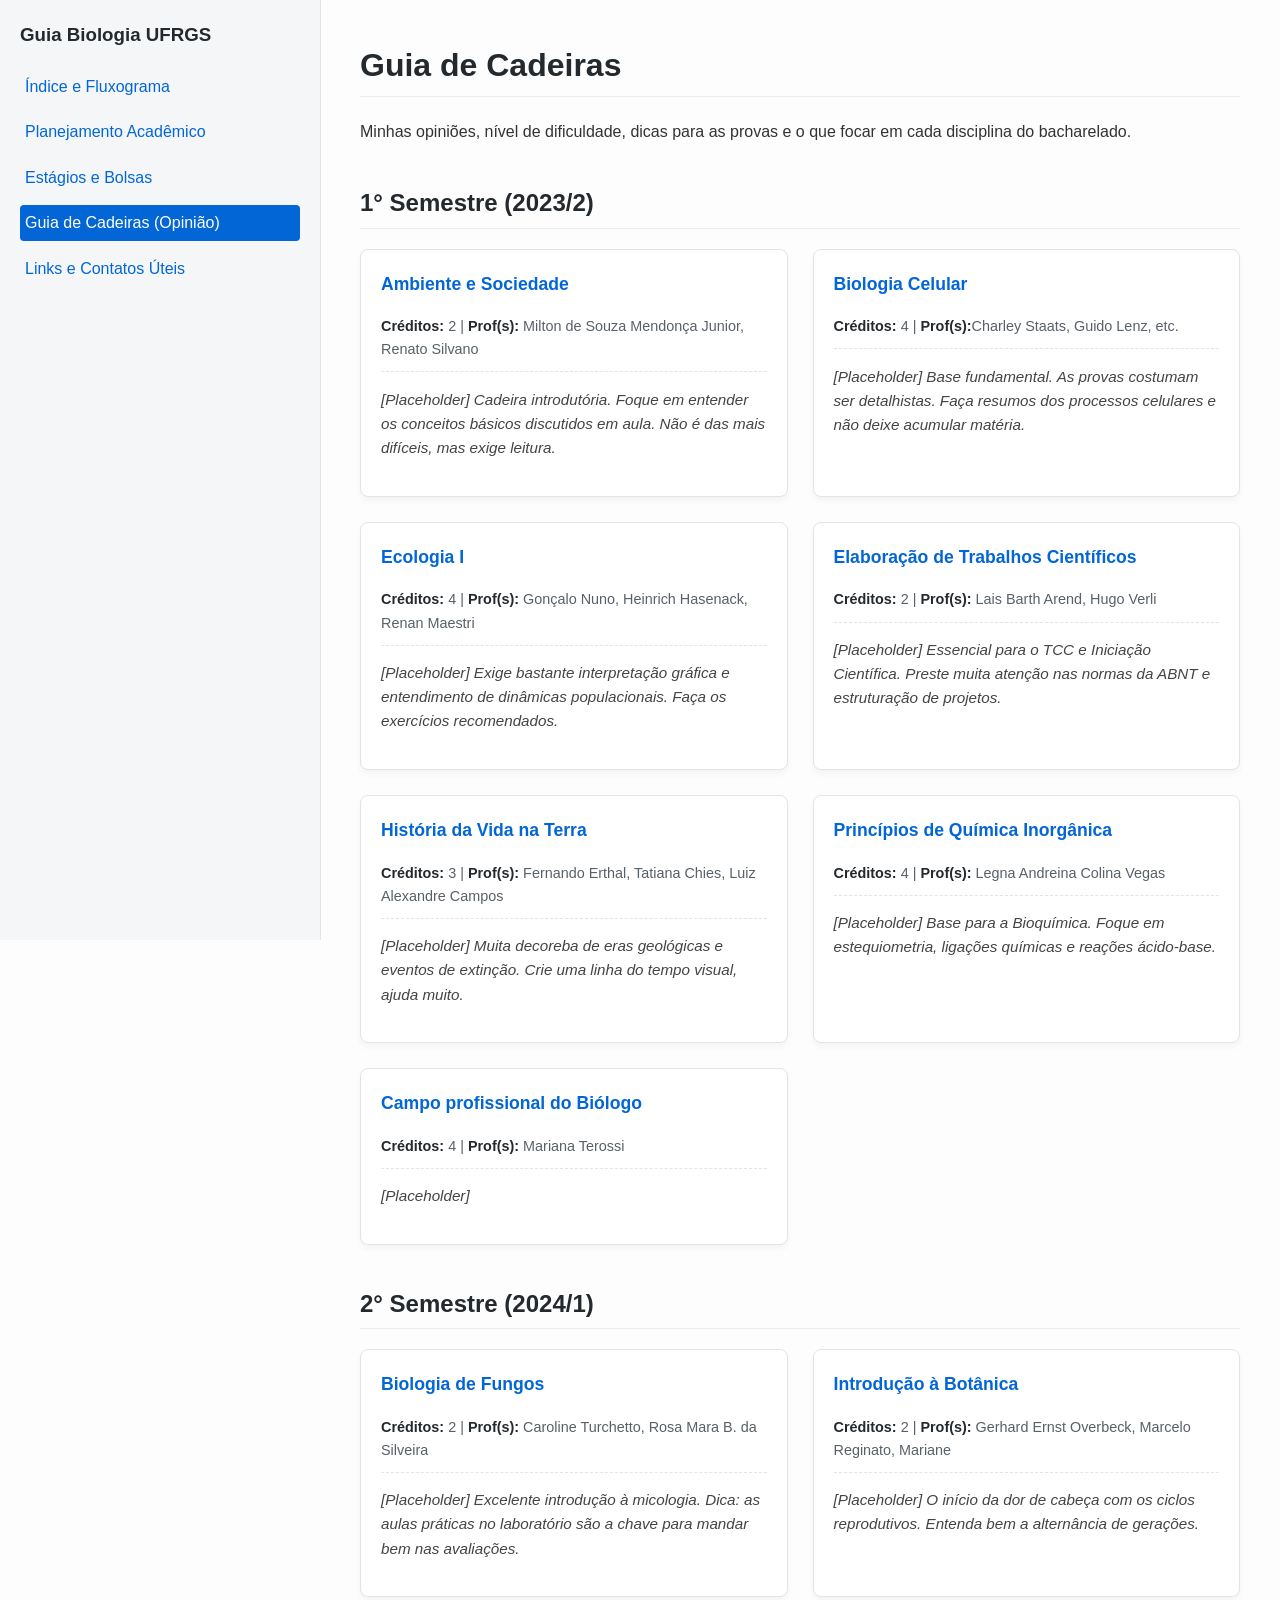
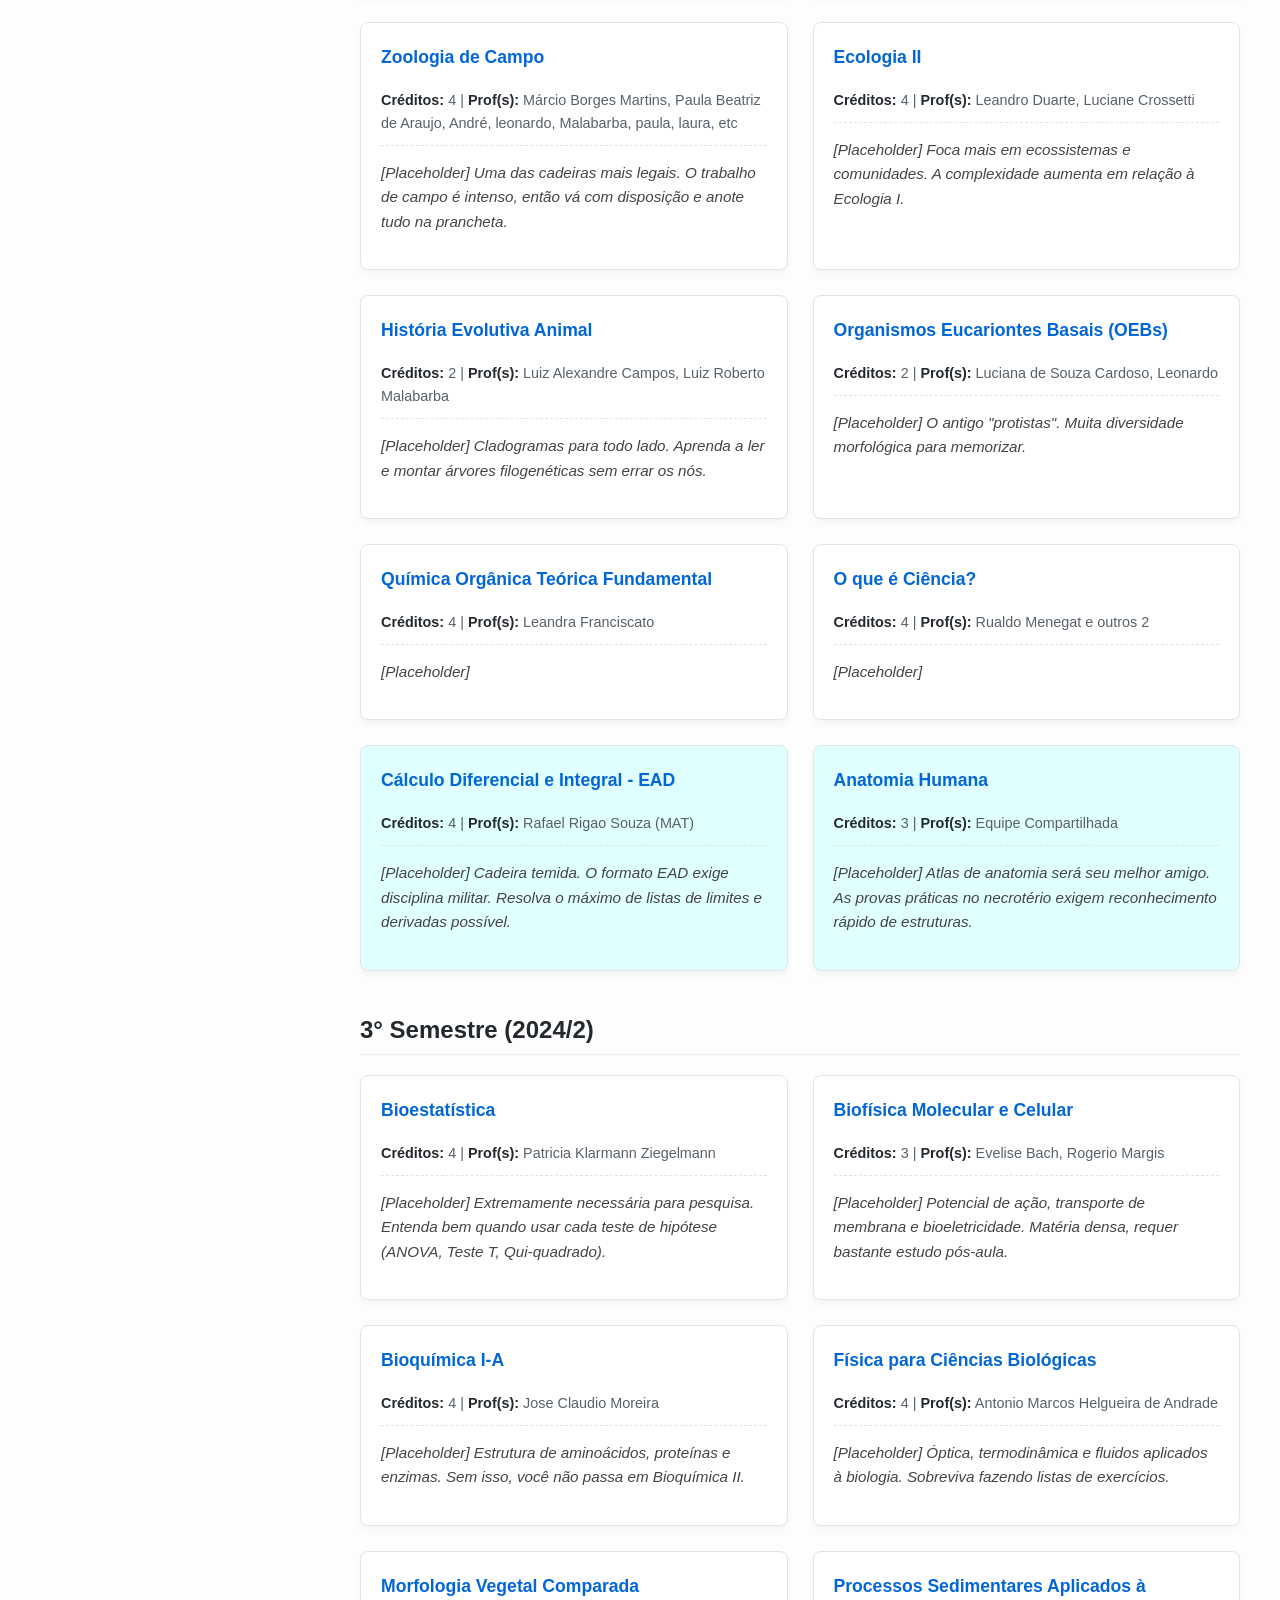
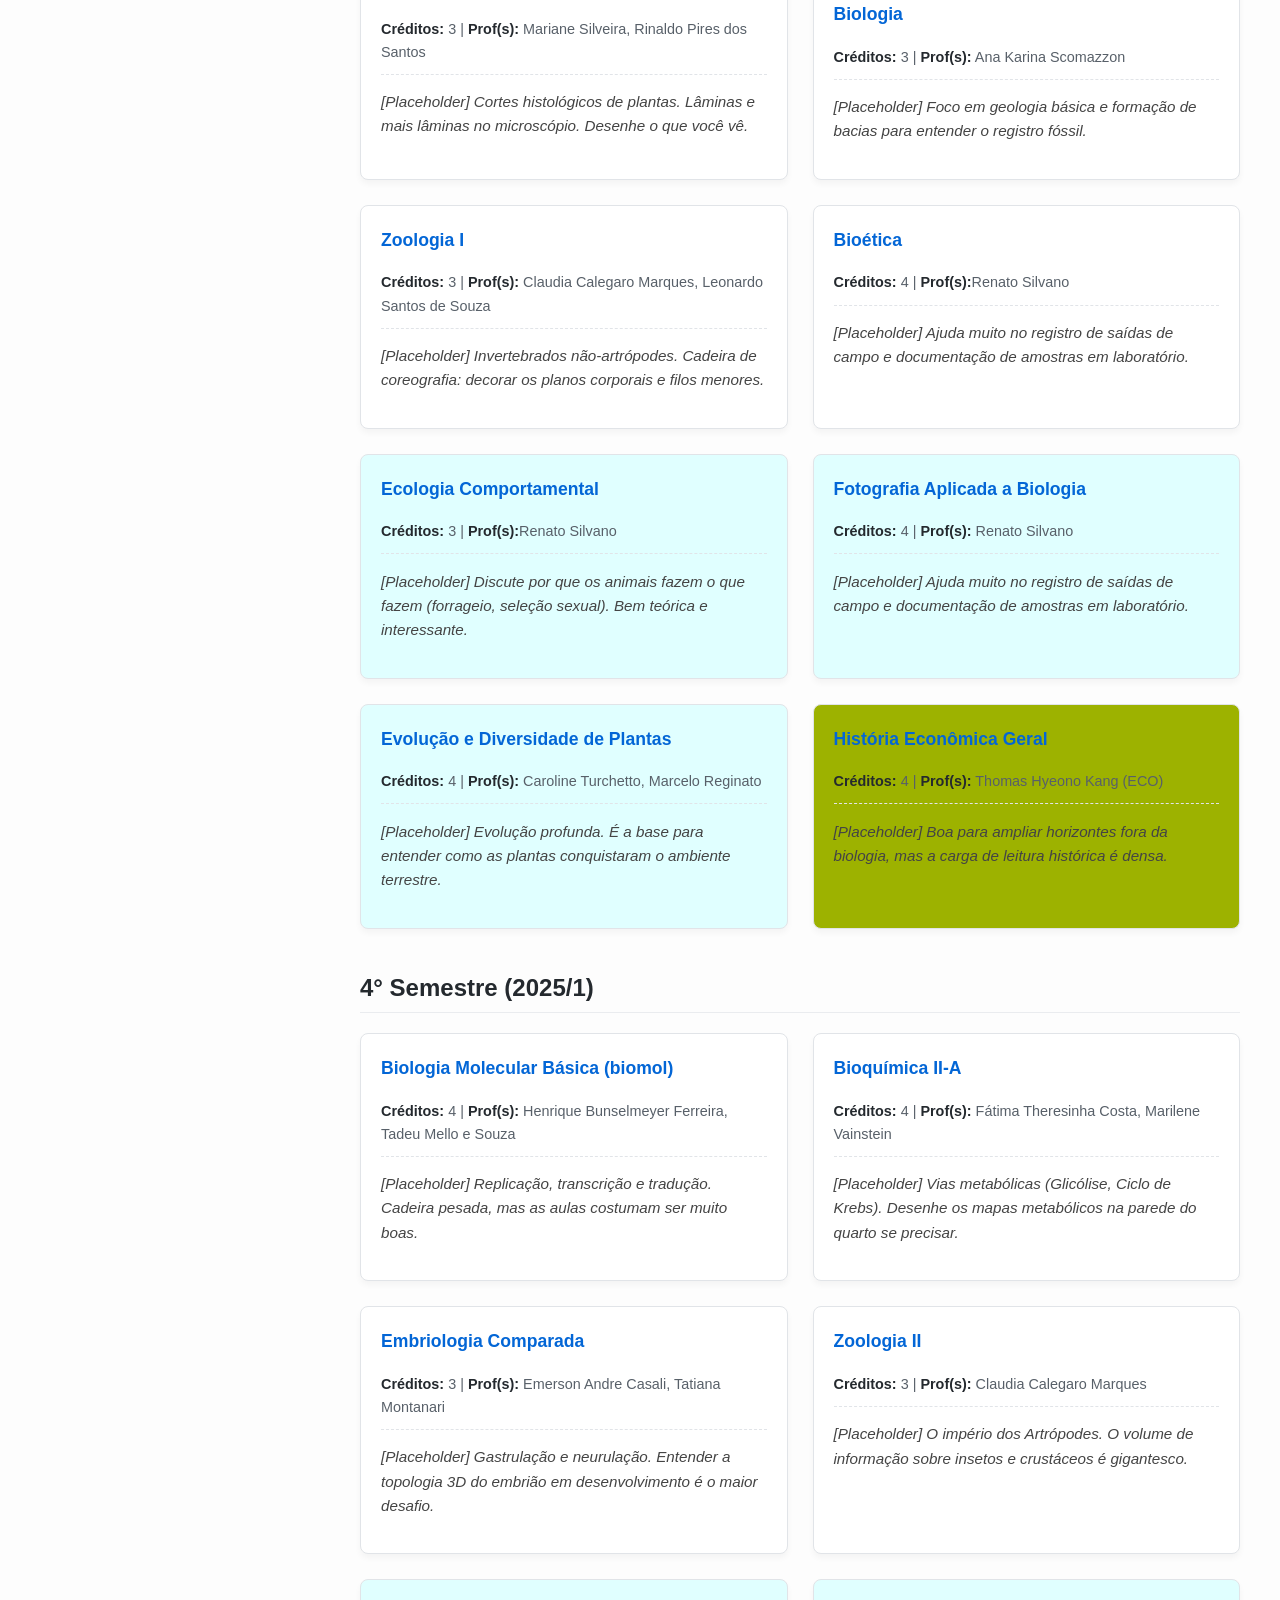
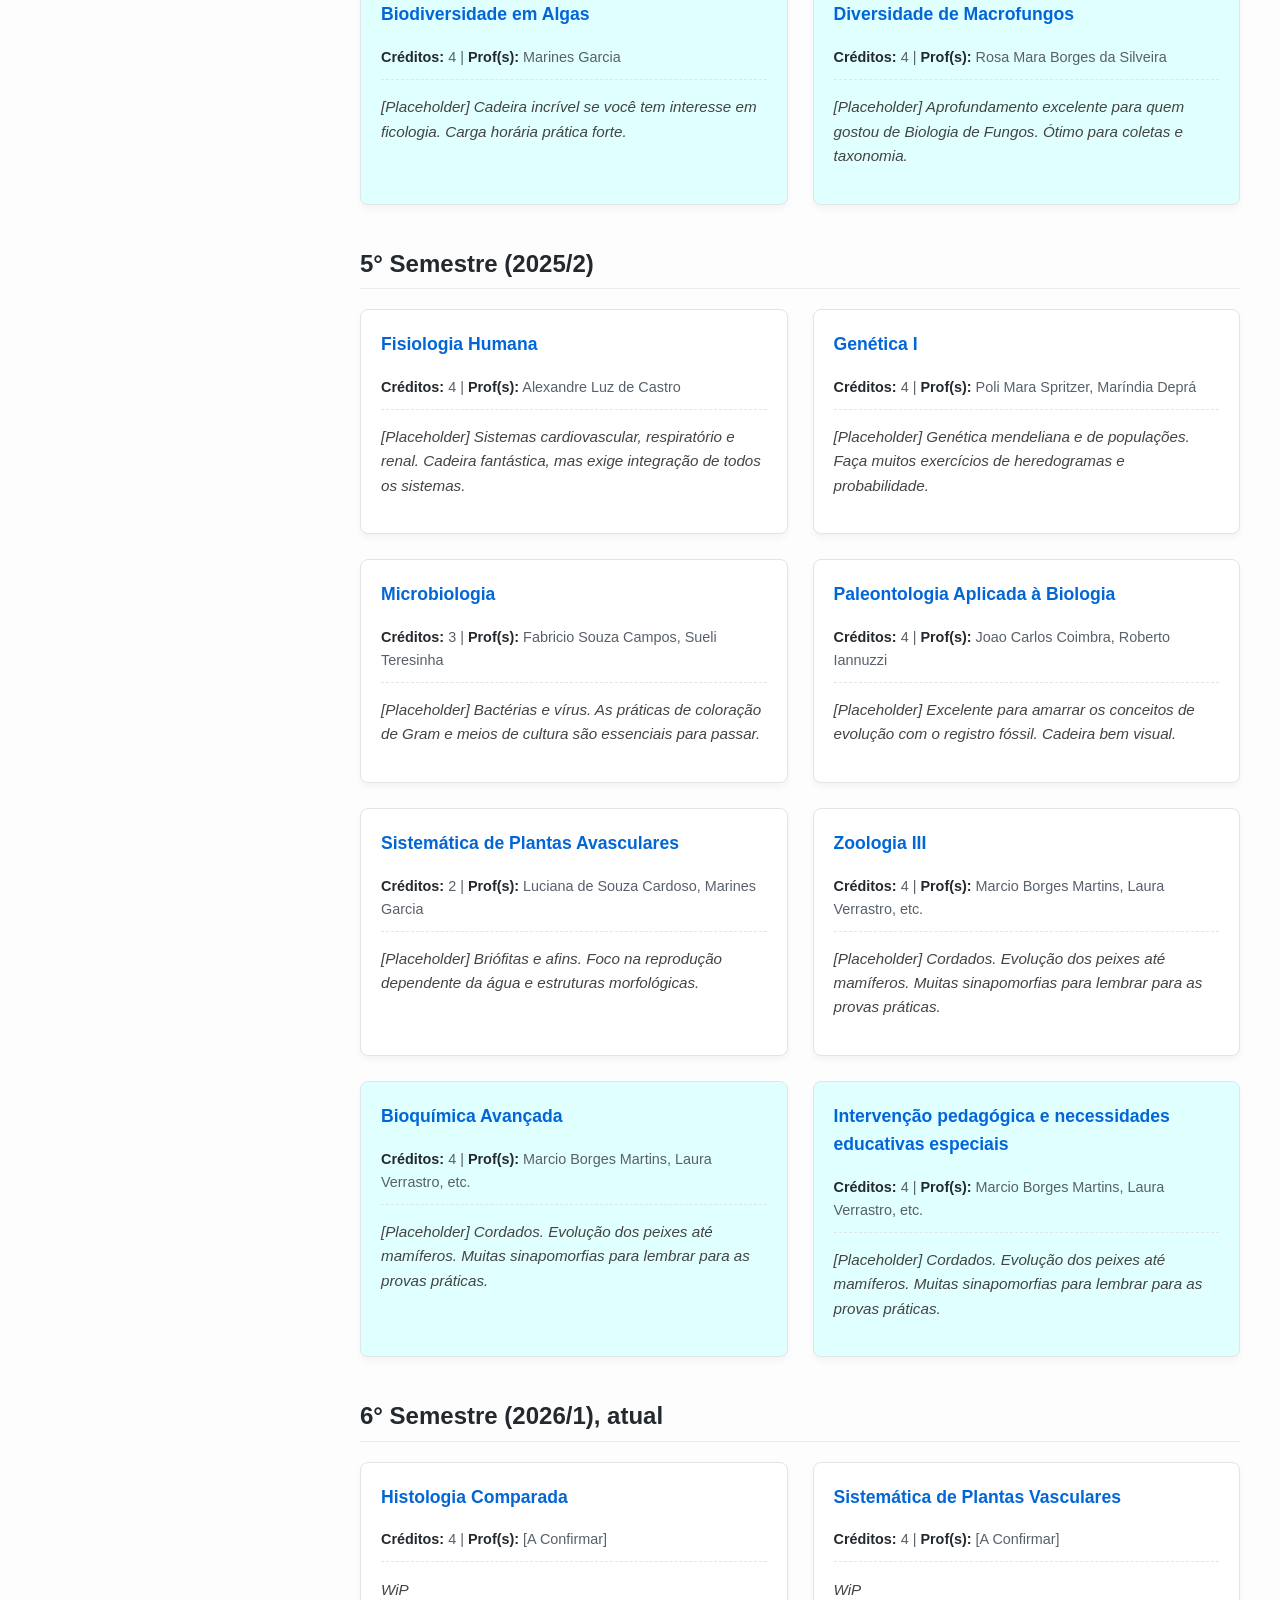
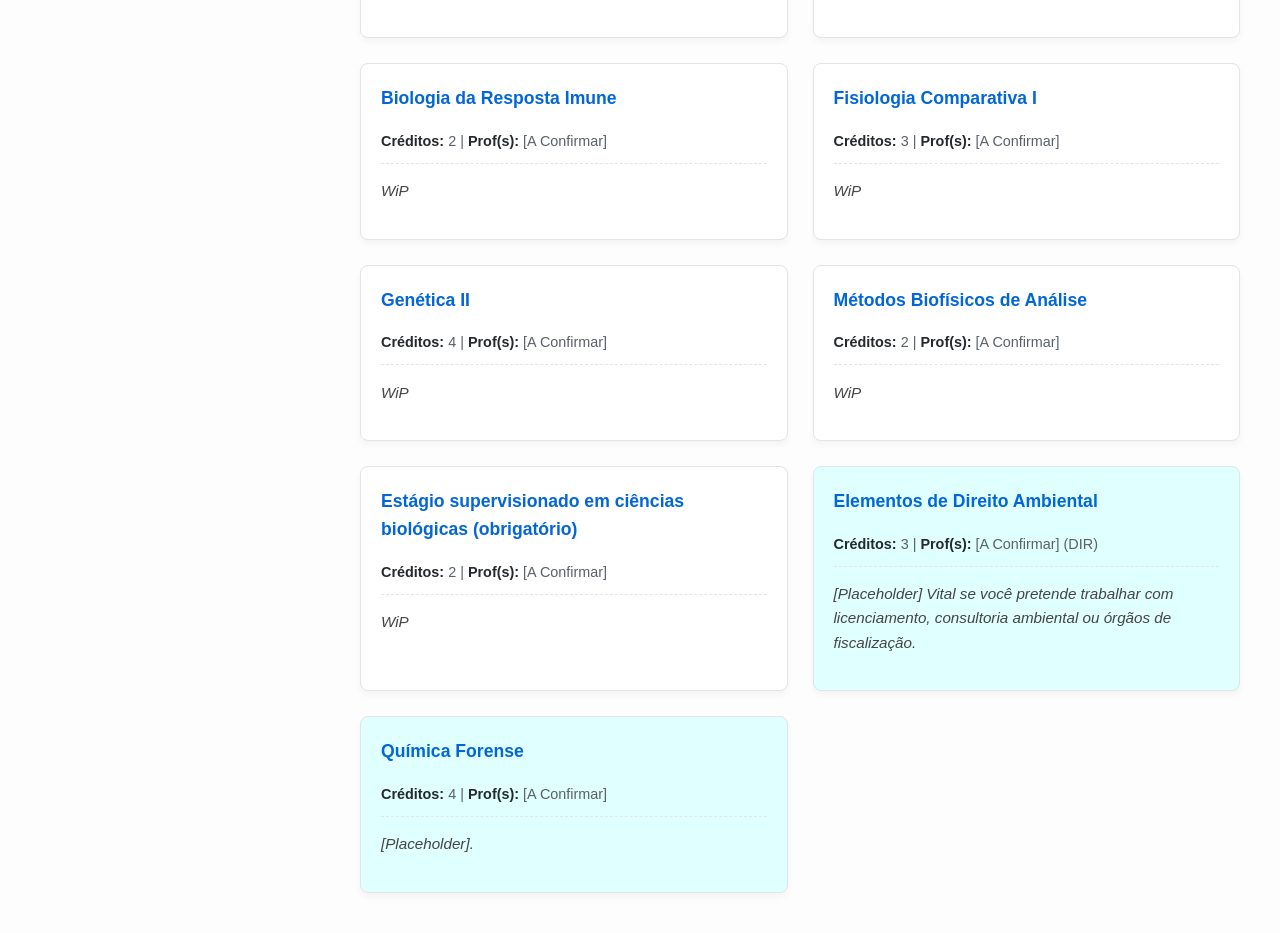
==== commit 53f78332: "Update cadeiras.html" ====
--- a/cadeiras.html
+++ b/cadeiras.html
@@ -44,6 +44,8 @@
         .card .info { font-size: 0.9em; color: #586069; margin-bottom: 15px; border-bottom: 1px dashed #e1e4e8; padding-bottom: 10px; }
         .card .info strong { color: #24292e; }
         .card p { font-size: 0.95em; color: #444; }
+        .eletiva {background-color:#E0FFFF; }
+        .extracurricular {background-color:#9db200; }
     </style>
 </head>
 <body>
@@ -67,12 +69,12 @@
         <div class="grid-container">
             <div class="card">
                 <h3>Ambiente e Sociedade</h3>
-                <div class="info"><strong>Créditos:</strong> 2 | <strong>Prof(s):</strong> Milton de Souza Mendonça Junior</div>
+                <div class="info"><strong>Créditos:</strong> 2 | <strong>Prof(s):</strong> Milton de Souza Mendonça Junior, Renato Silvano</div>
                 <p><em>[Placeholder] Cadeira introdutória. Foque em entender os conceitos básicos discutidos em aula. Não é das mais difíceis, mas exige leitura.</em></p>
             </div>
             <div class="card">
                 <h3>Biologia Celular</h3>
-                <div class="info"><strong>Créditos:</strong> 4 | <strong>Prof(s):</strong> Renato Silvano, Charley Staats, Guido Lenz, etc.</div>
+                <div class="info"><strong>Créditos:</strong> 4 | <strong>Prof(s):</strong>Charley Staats, Guido Lenz, etc.</div>
                 <p><em>[Placeholder] Base fundamental. As provas costumam ser detalhistas. Faça resumos dos processos celulares e não deixe acumular matéria.</em></p>
             </div>
             <div class="card">
@@ -82,18 +84,23 @@
             </div>
             <div class="card">
                 <h3>Elaboração de Trabalhos Científicos</h3>
-                <div class="info"><strong>Créditos:</strong> 2 | <strong>Prof(s):</strong> Hugo Verli, Marilene Vainstein, etc.</div>
+                <div class="info"><strong>Créditos:</strong> 2 | <strong>Prof(s):</strong> Lais Barth Arend, Hugo Verli</div>
                 <p><em>[Placeholder] Essencial para o TCC e Iniciação Científica. Preste muita atenção nas normas da ABNT e estruturação de projetos.</em></p>
             </div>
             <div class="card">
                 <h3>História da Vida na Terra</h3>
-                <div class="info"><strong>Créditos:</strong> 3 | <strong>Prof(s):</strong> Equipe Compartilhada</div>
+                <div class="info"><strong>Créditos:</strong> 3 | <strong>Prof(s):</strong> Fernando Erthal, Tatiana Chies, Luiz Alexandre Campos</div>
                 <p><em>[Placeholder] Muita decoreba de eras geológicas e eventos de extinção. Crie uma linha do tempo visual, ajuda muito.</em></p>
             </div>
             <div class="card">
                 <h3>Princípios de Química Inorgânica</h3>
-                <div class="info"><strong>Créditos:</strong> 4 | <strong>Prof(s):</strong> Equipe Compartilhada</div>
+                <div class="info"><strong>Créditos:</strong> 4 | <strong>Prof(s):</strong> Legna Andreina Colina Vegas</div>
                 <p><em>[Placeholder] Base para a Bioquímica. Foque em estequiometria, ligações químicas e reações ácido-base.</em></p>
+            </div>
+            <div class="card">
+                <h3>Campo profissional do Biólogo</h3>
+                <div class="info"><strong>Créditos:</strong> 4 | <strong>Prof(s):</strong> Mariana Terossi</div>
+                <p><em>[Placeholder]</em></p>
             </div>
         </div>
 
@@ -106,39 +113,49 @@
             </div>
             <div class="card">
                 <h3>Introdução à Botânica</h3>
-                <div class="info"><strong>Créditos:</strong> 2 | <strong>Prof(s):</strong> Gerhard Ernst Overbeck, Marcelo Reginato</div>
+                <div class="info"><strong>Créditos:</strong> 2 | <strong>Prof(s):</strong> Gerhard Ernst Overbeck, Marcelo Reginato, Mariane</div>
                 <p><em>[Placeholder] O início da dor de cabeça com os ciclos reprodutivos. Entenda bem a alternância de gerações.</em></p>
             </div>
             <div class="card">
                 <h3>Zoologia de Campo</h3>
-                <div class="info"><strong>Créditos:</strong> 4 | <strong>Prof(s):</strong> Márcio Borges Martins, Paula Beatriz de Araujo</div>
+                <div class="info"><strong>Créditos:</strong> 4 | <strong>Prof(s):</strong> Márcio Borges Martins, Paula Beatriz de Araujo, André, leonardo, Malabarba, paula, laura, etc</div>
                 <p><em>[Placeholder] Uma das cadeiras mais legais. O trabalho de campo é intenso, então vá com disposição e anote tudo na prancheta.</em></p>
             </div>
             <div class="card">
+                <h3>Ecologia II</h3>
+                <div class="info"><strong>Créditos:</strong> 4 | <strong>Prof(s):</strong> Leandro Duarte, Luciane Crossetti</div>
+                <p><em>[Placeholder] Foca mais em ecossistemas e comunidades. A complexidade aumenta em relação à Ecologia I.</em></p>
+            </div>
+            <div class="card">
+                <h3>História Evolutiva Animal</h3>
+                <div class="info"><strong>Créditos:</strong> 2 | <strong>Prof(s):</strong> Luiz Alexandre Campos, Luiz Roberto Malabarba</div>
+                <p><em>[Placeholder] Cladogramas para todo lado. Aprenda a ler e montar árvores filogenéticas sem errar os nós.</em></p>
+            </div>
+            <div class="card">
+                <h3>Organismos Eucariontes Basais (OEBs)</h3>
+                <div class="info"><strong>Créditos:</strong> 2 | <strong>Prof(s):</strong> Luciana de Souza Cardoso, Leonardo</div>
+                <p><em>[Placeholder] O antigo "protistas". Muita diversidade morfológica para memorizar.</em></p>
+            </div>
+            <div class="card">
+                <h3>Química Orgânica Teórica Fundamental</h3>
+                <div class="info"><strong>Créditos:</strong> 4 | <strong>Prof(s):</strong> Leandra Franciscato</div>
+                <p><em>[Placeholder]</em></p>
+            </div>
+            <div class="card">
+                <h3>O que é Ciência?</h3>
+                <div class="info"><strong>Créditos:</strong> 4 | <strong>Prof(s):</strong> Rualdo Menegat e outros 2</div>
+                <p><em>[Placeholder]</em></p>
+            </div>
+                <div class="card eletiva">
+                <h3>Cálculo Diferencial e Integral - EAD</h3>
+                <div class="info"><strong>Créditos:</strong> 4 | <strong>Prof(s):</strong> Rafael Rigao Souza (MAT)</div>
+                <p><em>[Placeholder] Cadeira temida. O formato EAD exige disciplina militar. Resolva o máximo de listas de limites e derivadas possível.</em></p>
+            </div>
+            <div class="card eletiva">
                 <h3>Anatomia Humana</h3>
                 <div class="info"><strong>Créditos:</strong> 3 | <strong>Prof(s):</strong> Equipe Compartilhada</div>
                 <p><em>[Placeholder] Atlas de anatomia será seu melhor amigo. As provas práticas no necrotério exigem reconhecimento rápido de estruturas.</em></p>
             </div>
-            <div class="card">
-                <h3>Ecologia II</h3>
-                <div class="info"><strong>Créditos:</strong> 4 | <strong>Prof(s):</strong> Leandro Duarte, Luciane Crossetti</div>
-                <p><em>[Placeholder] Foca mais em ecossistemas e comunidades. A complexidade aumenta em relação à Ecologia I.</em></p>
-            </div>
-            <div class="card">
-                <h3>História Evolutiva Animal</h3>
-                <div class="info"><strong>Créditos:</strong> 2 | <strong>Prof(s):</strong> Luiz Alexandre Campos, Luiz Roberto Malabarba</div>
-                <p><em>[Placeholder] Cladogramas para todo lado. Aprenda a ler e montar árvores filogenéticas sem errar os nós.</em></p>
-            </div>
-            <div class="card">
-                <h3>Organismos Eucariontes Basais</h3>
-                <div class="info"><strong>Créditos:</strong> 2 | <strong>Prof(s):</strong> Luciana de Souza Cardoso, Leandra Franciscato</div>
-                <p><em>[Placeholder] O antigo "protistas". Muita diversidade morfológica para memorizar.</em></p>
-            </div>
-            <div class="card">
-                <h3>Química Orgânica Teórica Fundamental</h3>
-                <div class="info"><strong>Créditos:</strong> 4 | <strong>Prof(s):</strong> Andre Luiz Netto Ferreira</div>
-                <p><em>[Placeholder] Gargalo clássico. Entenda os mecanismos de reação (SN1, SN2, etc), não tente apenas decorar as moléculas.</em></p>
-            </div>
         </div>
 
         <h2>3° Semestre (2024/2)</h2>
@@ -155,40 +172,60 @@
             </div>
             <div class="card">
                 <h3>Bioquímica I-A</h3>
-                <div class="info"><strong>Créditos:</strong> 4 | <strong>Prof(s):</strong> Daniel Pens Gelain</div>
+                <div class="info"><strong>Créditos:</strong> 4 | <strong>Prof(s):</strong> Jose Claudio Moreira</div>
                 <p><em>[Placeholder] Estrutura de aminoácidos, proteínas e enzimas. Sem isso, você não passa em Bioquímica II.</em></p>
             </div>
             <div class="card">
+                <h3>Física para Ciências Biológicas</h3>
+                <div class="info"><strong>Créditos:</strong> 4 | <strong>Prof(s):</strong> Antonio Marcos Helgueira de Andrade</div>
+                <p><em>[Placeholder] Óptica, termodinâmica e fluidos aplicados à biologia. Sobreviva fazendo listas de exercícios.</em></p>
+            </div>
+            <div class="card">
+                <h3>Morfologia Vegetal Comparada</h3>
+                <div class="info"><strong>Créditos:</strong> 3 | <strong>Prof(s):</strong> Mariane Silveira, Rinaldo Pires dos Santos</div>
+                <p><em>[Placeholder] Cortes histológicos de plantas. Lâminas e mais lâminas no microscópio. Desenhe o que você vê.</em></p>
+            </div>
+            <div class="card">
+                <h3>Processos Sedimentares Aplicados à Biologia</h3>
+                <div class="info"><strong>Créditos:</strong> 3 | <strong>Prof(s):</strong> Ana Karina Scomazzon</div>
+                <p><em>[Placeholder] Foco em geologia básica e formação de bacias para entender o registro fóssil.</em></p>
+            </div>
+            <div class="card">
+                <h3>Zoologia I</h3>
+                <div class="info"><strong>Créditos:</strong> 3 | <strong>Prof(s):</strong> Claudia Calegaro Marques, Leonardo Santos de Souza</div>
+                <p><em>[Placeholder] Invertebrados não-artrópodes. Cadeira de coreografia: decorar os planos corporais e filos menores.</em></p>
+            </div>
+            <div class="card">
+                <h3>Bioética</h3>
+                <div class="info"><strong>Créditos:</strong> 4 | <strong>Prof(s):</strong>Renato Silvano</div>
+                <p><em>[Placeholder] Ajuda muito no registro de saídas de campo e documentação de amostras em laboratório.</em></p>
+            </div>
+            <div class="card eletiva">
+                <h3>Ecologia Comportamental</h3>
+                <div class="info"><strong>Créditos:</strong> 3 | <strong>Prof(s):</strong>Renato Silvano</div>
+                <p><em>[Placeholder] Discute por que os animais fazem o que fazem (forrageio, seleção sexual). Bem teórica e interessante.</em></p>
+            </div>
+            <div class="card eletiva">
+                <h3>Fotografia Aplicada a Biologia</h3>
+                <div class="info"><strong>Créditos:</strong> 4 | <strong>Prof(s):</strong> Renato Silvano</div>
+                <p><em>[Placeholder] Ajuda muito no registro de saídas de campo e documentação de amostras em laboratório.</em></p>
+            </div>
+            <div class="card eletiva">
                 <h3>Evolução e Diversidade de Plantas</h3>
                 <div class="info"><strong>Créditos:</strong> 4 | <strong>Prof(s):</strong> Caroline Turchetto, Marcelo Reginato</div>
                 <p><em>[Placeholder] Evolução profunda. É a base para entender como as plantas conquistaram o ambiente terrestre.</em></p>
             </div>
-            <div class="card">
-                <h3>Física para Ciências Biológicas</h3>
-                <div class="info"><strong>Créditos:</strong> 4 | <strong>Prof(s):</strong> Antonio Marcos Helgueira de Andrade</div>
-                <p><em>[Placeholder] Óptica, termodinâmica e fluidos aplicados à biologia. Sobreviva fazendo listas de exercícios.</em></p>
-            </div>
-            <div class="card">
-                <h3>Morfologia Vegetal Comparada</h3>
-                <div class="info"><strong>Créditos:</strong> 3 | <strong>Prof(s):</strong> Mariane Silveira, Rinaldo Pires dos Santos</div>
-                <p><em>[Placeholder] Cortes histológicos de plantas. Lâminas e mais lâminas no microscópio. Desenhe o que você vê.</em></p>
-            </div>
-            <div class="card">
-                <h3>Processos Sedimentares Aplicados à Biologia</h3>
-                <div class="info"><strong>Créditos:</strong> 3 | <strong>Prof(s):</strong> Ana Karina Scomazzon</div>
-                <p><em>[Placeholder] Foco em geologia básica e formação de bacias para entender o registro fóssil.</em></p>
-            </div>
-            <div class="card">
-                <h3>Zoologia I</h3>
-                <div class="info"><strong>Créditos:</strong> 3 | <strong>Prof(s):</strong> Claudia Calegaro Marques, Leonardo Santos de Souza</div>
-                <p><em>[Placeholder] Invertebrados não-artrópodes. Cadeira de coreografia: decorar os planos corporais e filos menores.</em></p>
+            <div class="card extracurricular">
+                <h3>História Econômica Geral</h3>
+                <div class="info"><strong>Créditos:</strong> 4 | <strong>Prof(s):</strong> Thomas Hyeono Kang (ECO)</div>
+                <p><em>[Placeholder] Boa para ampliar horizontes fora da biologia, mas a carga de leitura histórica é densa.</em></p>
             </div>
         </div>
 
         <h2>4° Semestre (2025/1)</h2>
         <div class="grid-container">
             <div class="card">
-                <h3>Biologia Molecular Básica</h3>
+                <h3>Biologia Molecular Básica (biomol)</h3>
                 <div class="info"><strong>Créditos:</strong> 4 | <strong>Prof(s):</strong> Henrique Bunselmeyer Ferreira, Tadeu Mello e Souza</div>
                 <p><em>[Placeholder] Replicação, transcrição e tradução. Cadeira pesada, mas as aulas costumam ser muito boas.</em></p>
             </div>
@@ -207,6 +244,16 @@
                 <div class="info"><strong>Créditos:</strong> 3 | <strong>Prof(s):</strong> Claudia Calegaro Marques</div>
                 <p><em>[Placeholder] O império dos Artrópodes. O volume de informação sobre insetos e crustáceos é gigantesco.</em></p>
             </div>
+            <div class="card eletiva">
+                <h3>Biodiversidade em Algas</h3>
+                <div class="info"><strong>Créditos:</strong> 4 | <strong>Prof(s):</strong> Marines Garcia</div>
+                <p><em>[Placeholder] Cadeira incrível se você tem interesse em ficologia. Carga horária prática forte.</em></p>
+            </div>
+            <div class="card eletiva">
+                <h3>Diversidade de Macrofungos</h3>
+                <div class="info"><strong>Créditos:</strong> 4 | <strong>Prof(s):</strong> Rosa Mara Borges da Silveira</div>
+                <p><em>[Placeholder] Aprofundamento excelente para quem gostou de Biologia de Fungos. Ótimo para coletas e taxonomia.</em></p>
+            </div>
         </div>
 
         <h2>5° Semestre (2025/2)</h2>
@@ -241,9 +288,19 @@
                 <div class="info"><strong>Créditos:</strong> 4 | <strong>Prof(s):</strong> Marcio Borges Martins, Laura Verrastro, etc.</div>
                 <p><em>[Placeholder] Cordados. Evolução dos peixes até mamíferos. Muitas sinapomorfias para lembrar para as provas práticas.</em></p>
             </div>
-        </div>
-
-        <h2>6° Semestre (2026/1)</h2>
+            <div class="card eletiva">
+                <h3>Bioquímica Avançada</h3>
+                <div class="info"><strong>Créditos:</strong> 4 | <strong>Prof(s):</strong> Marcio Borges Martins, Laura Verrastro, etc.</div>
+                <p><em>[Placeholder] Cordados. Evolução dos peixes até mamíferos. Muitas sinapomorfias para lembrar para as provas práticas.</em></p>
+            </div>
+             <div class="card eletiva">
+                <h3>Intervenção pedagógica e necessidades educativas especiais</h3>
+                <div class="info"><strong>Créditos:</strong> 4 | <strong>Prof(s):</strong> Marcio Borges Martins, Laura Verrastro, etc.</div>
+                <p><em>[Placeholder] Cordados. Evolução dos peixes até mamíferos. Muitas sinapomorfias para lembrar para as provas práticas.</em></p>
+            </div>
+        </div>
+
+        <h2>6° Semestre (2026/1), atual</h2>
         <div class="grid-container">
             <div class="card">
                 <h3>Histologia Comparada</h3>
@@ -275,57 +332,22 @@
                 <div class="info"><strong>Créditos:</strong> 2 | <strong>Prof(s):</strong> [A Confirmar]</div>
                 <p><em>WiP</em></p>
             </div>
-        </div>
-
-        <h2>Eletivas e Complementares</h2>
-        <div class="grid-container">
-            <div class="card">
-                <h3>Biodiversidade em Algas</h3>
-                <div class="info"><strong>Créditos:</strong> 4 | <strong>Prof(s):</strong> Marines Garcia</div>
-                <p><em>[Placeholder] Cadeira incrível se você tem interesse em ficologia. Carga horária prática forte.</em></p>
-            </div>
-            <div class="card">
-                <h3>Diversidade de Macrofungos</h3>
-                <div class="info"><strong>Créditos:</strong> 4 | <strong>Prof(s):</strong> Rosa Mara Borges da Silveira</div>
-                <p><em>[Placeholder] Aprofundamento excelente para quem gostou de Biologia de Fungos. Ótimo para coletas e taxonomia.</em></p>
-            </div>
-            <div class="card">
-                <h3>Ecologia Comportamental</h3>
-                <div class="info"><strong>Créditos:</strong> 3 | <strong>Prof(s):</strong> Jose Claudio Moreira, Renato Silvano</div>
-                <p><em>[Placeholder] Discute por que os animais fazem o que fazem (forrageio, seleção sexual). Bem teórica e interessante.</em></p>
-            </div>
-            <div class="card">
-                <h3>Fotografia Aplicada a Biologia</h3>
-                <div class="info"><strong>Créditos:</strong> 4 | <strong>Prof(s):</strong> Renato Silvano</div>
-                <p><em>[Placeholder] Ajuda muito no registro de saídas de campo e documentação de amostras em laboratório.</em></p>
-            </div>
-            <div class="card">
-                <h3>Química Forense</h3>
-                <div class="info"><strong>Créditos:</strong> 4 | <strong>Prof(s):</strong> [A Confirmar]</div>
-                <p><em>[Placeholder] Cadeira com pegada de CSI. Métodos analíticos aplicados na resolução de crimes e perícia ambiental.</em></p>
-            </div>
-        </div>
-
-        <h2>Disciplinas de Outros Cursos</h2>
-        <div class="grid-container">
-            <div class="card">
-                <h3>História Econômica Geral</h3>
-                <div class="info"><strong>Créditos:</strong> 4 | <strong>Prof(s):</strong> Thomas Hyeono Kang (ECO)</div>
-                <p><em>[Placeholder] Boa para ampliar horizontes fora da biologia, mas a carga de leitura histórica é densa.</em></p>
-            </div>
-            <div class="card">
+            <div class="card">
+                <h3>Estágio supervisionado em ciências biológicas (obrigatório)</h3>
+                <div class="info"><strong>Créditos:</strong> 2 | <strong>Prof(s):</strong> [A Confirmar]</div>
+                <p><em>WiP</em></p>
+            </div>
+            <div class="card eletiva">
                 <h3>Elementos de Direito Ambiental</h3>
                 <div class="info"><strong>Créditos:</strong> 3 | <strong>Prof(s):</strong> [A Confirmar] (DIR)</div>
                 <p><em>[Placeholder] Vital se você pretende trabalhar com licenciamento, consultoria ambiental ou órgãos de fiscalização.</em></p>
             </div>
-            <div class="card">
-                <h3>Cálculo Diferencial e Integral - EAD</h3>
-                <div class="info"><strong>Créditos:</strong> 4 | <strong>Prof(s):</strong> Rafael Rigao Souza (MAT)</div>
-                <p><em>[Placeholder] Cadeira temida. O formato EAD exige disciplina militar. Resolva o máximo de listas de limites e derivadas possível.</em></p>
-            </div>
-        </div>
-
+            <div class="card eletiva">
+                <h3>Química Forense</h3>
+                <div class="info"><strong>Créditos:</strong> 4 | <strong>Prof(s):</strong> [A Confirmar]</div>
+                <p><em>[Placeholder].</em></p>
+            </div>
+        </div>
     </div>
-
 </body>
 </html>
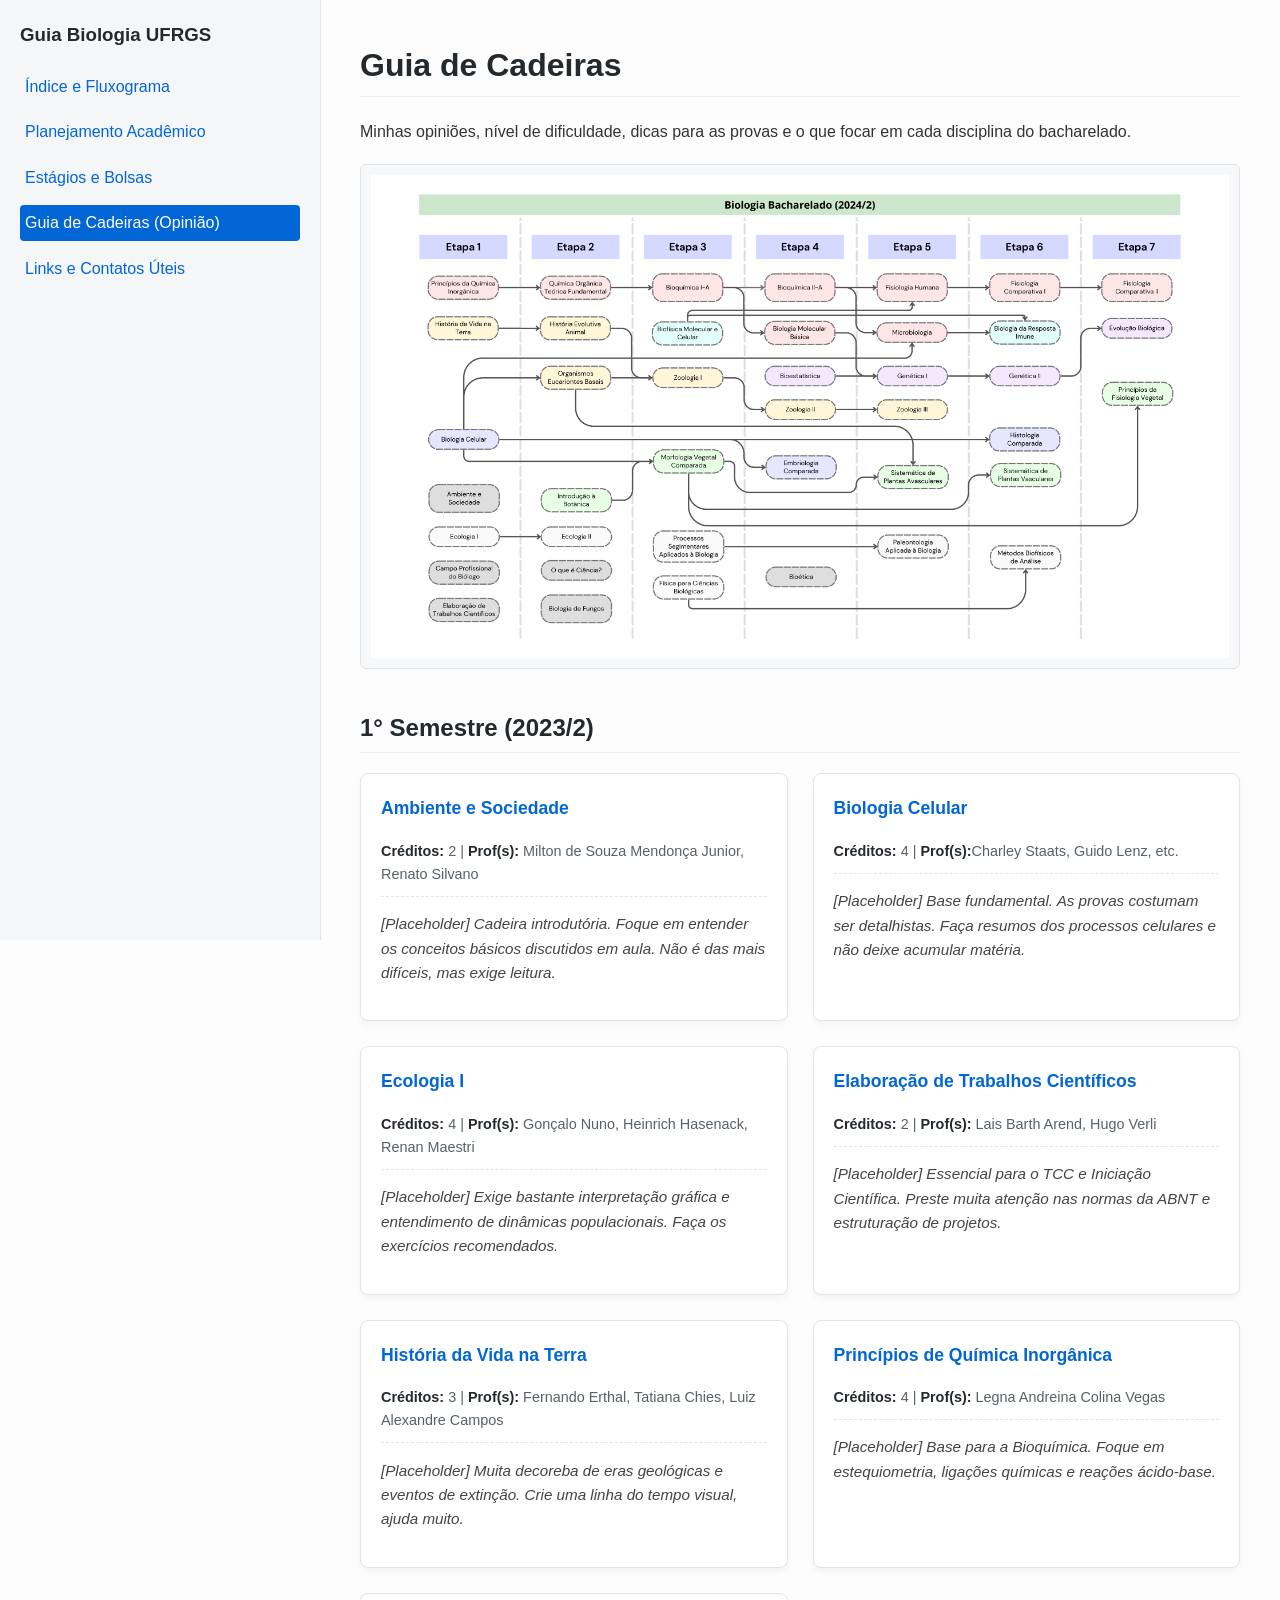
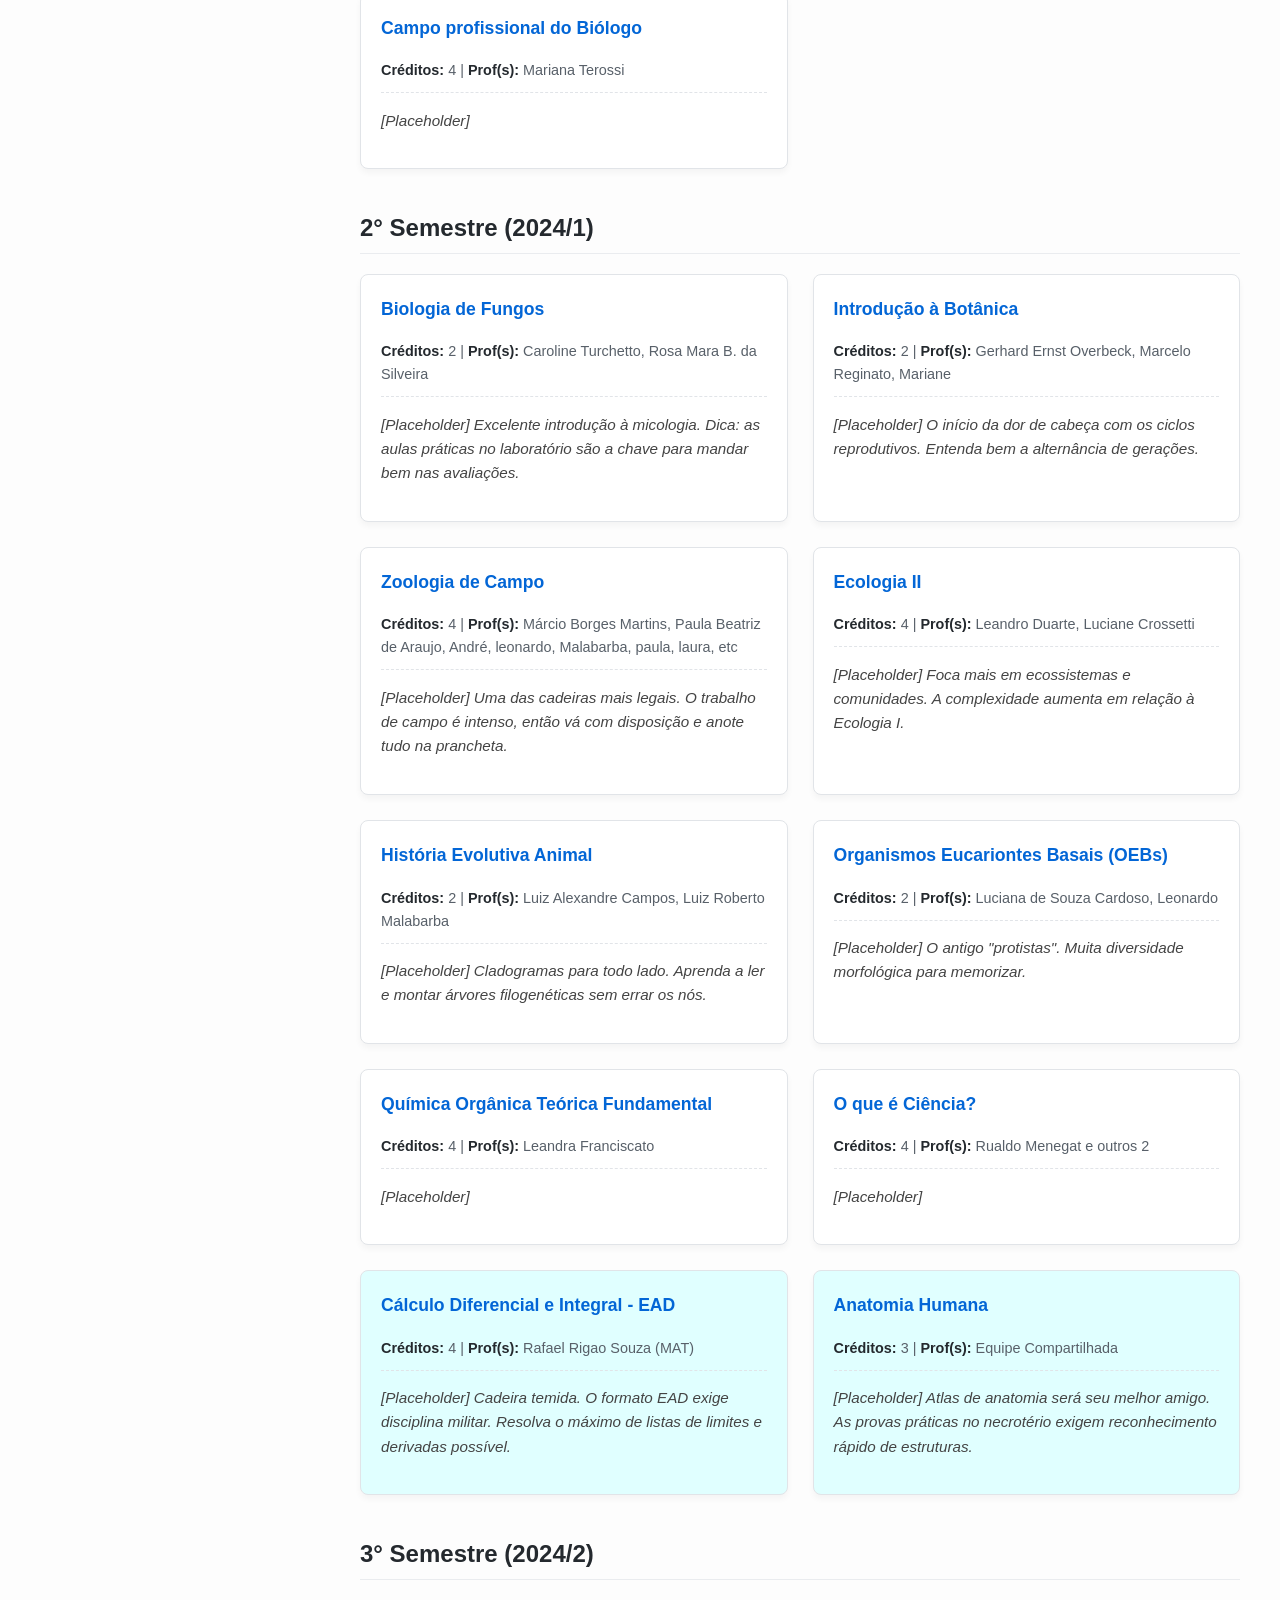
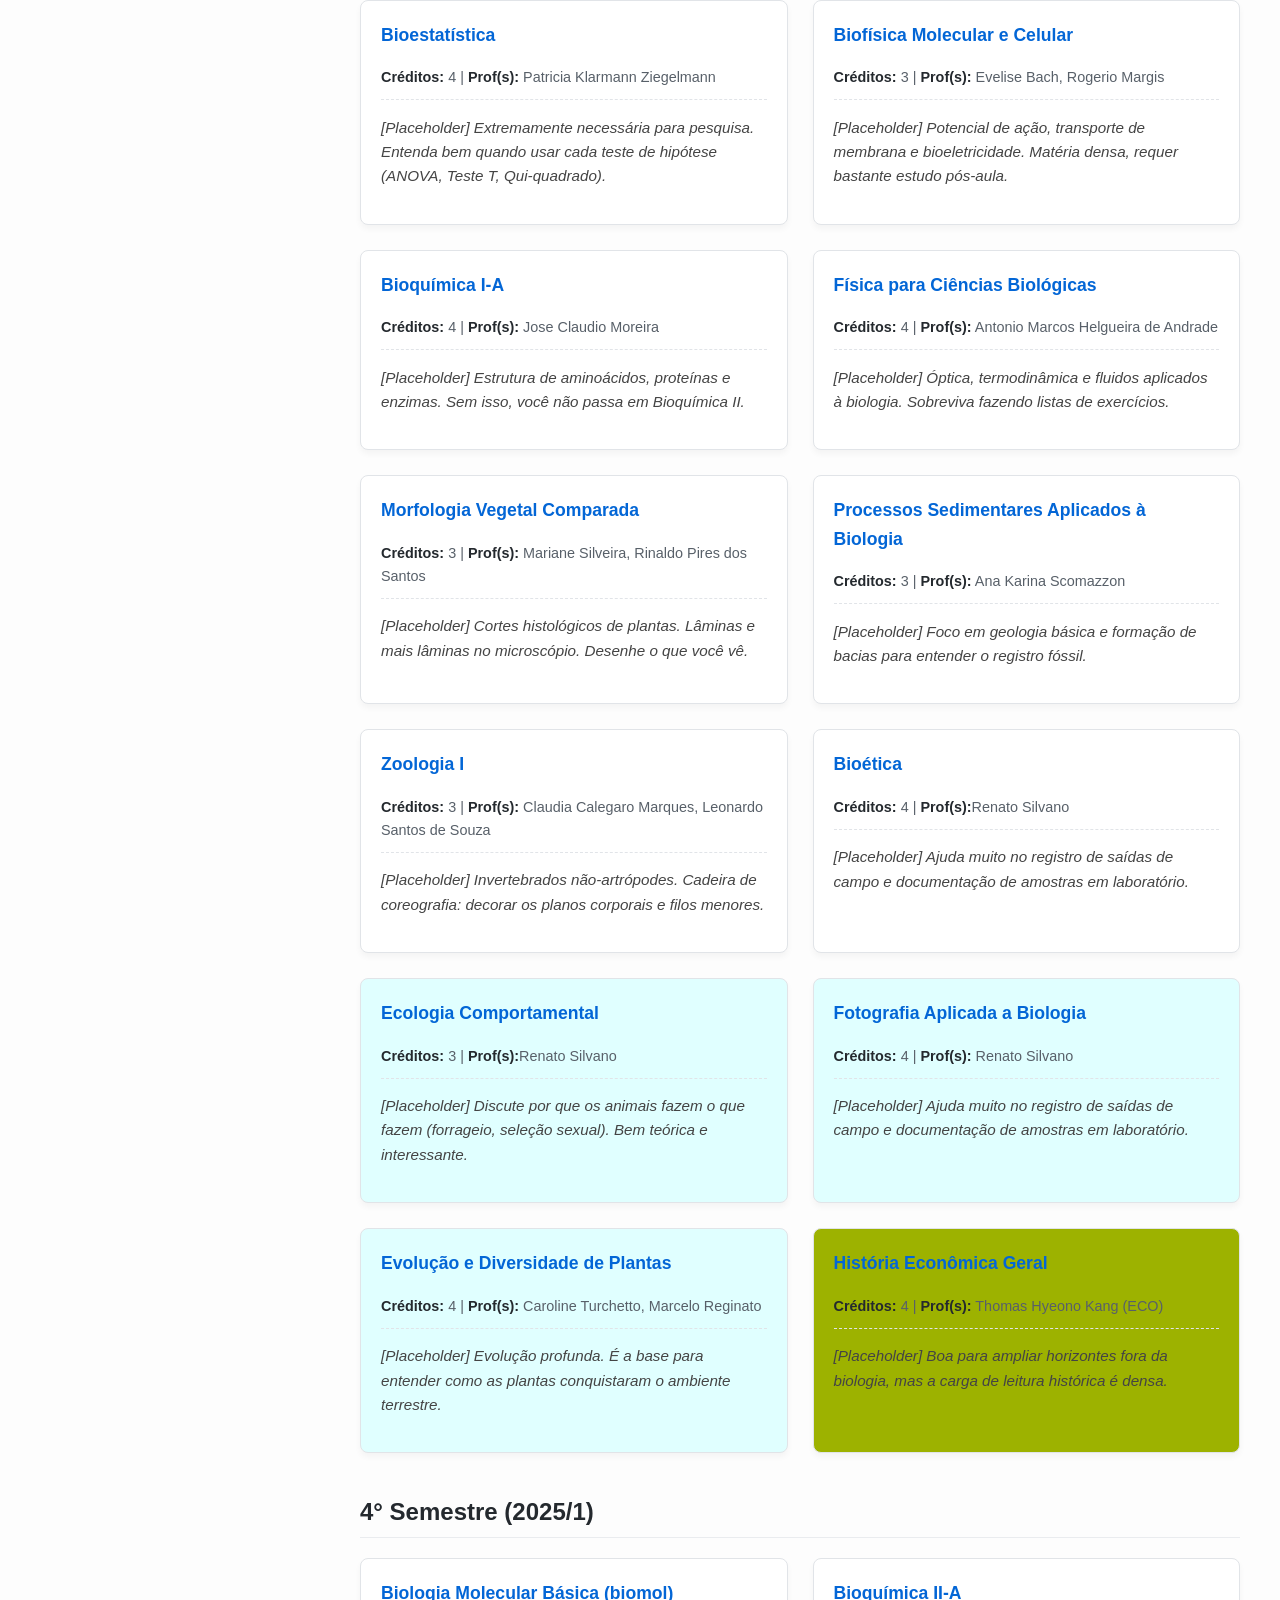
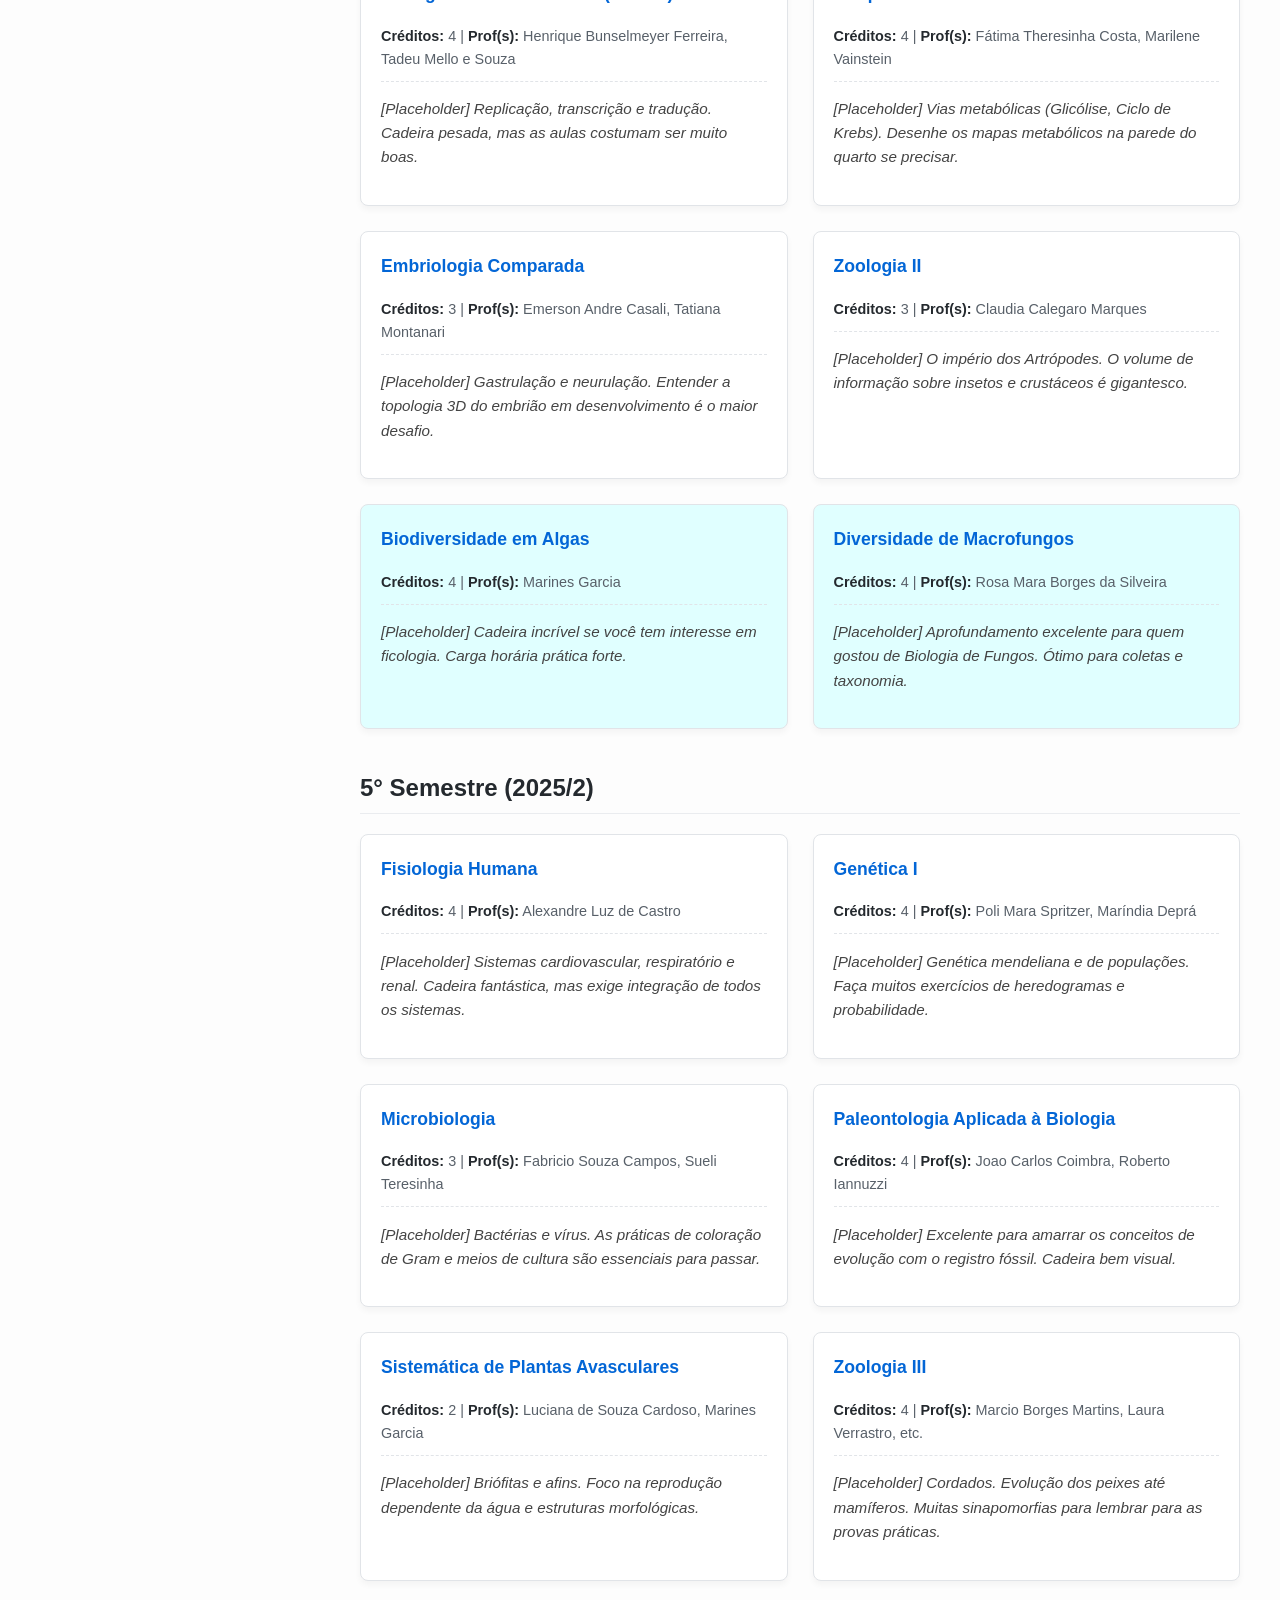
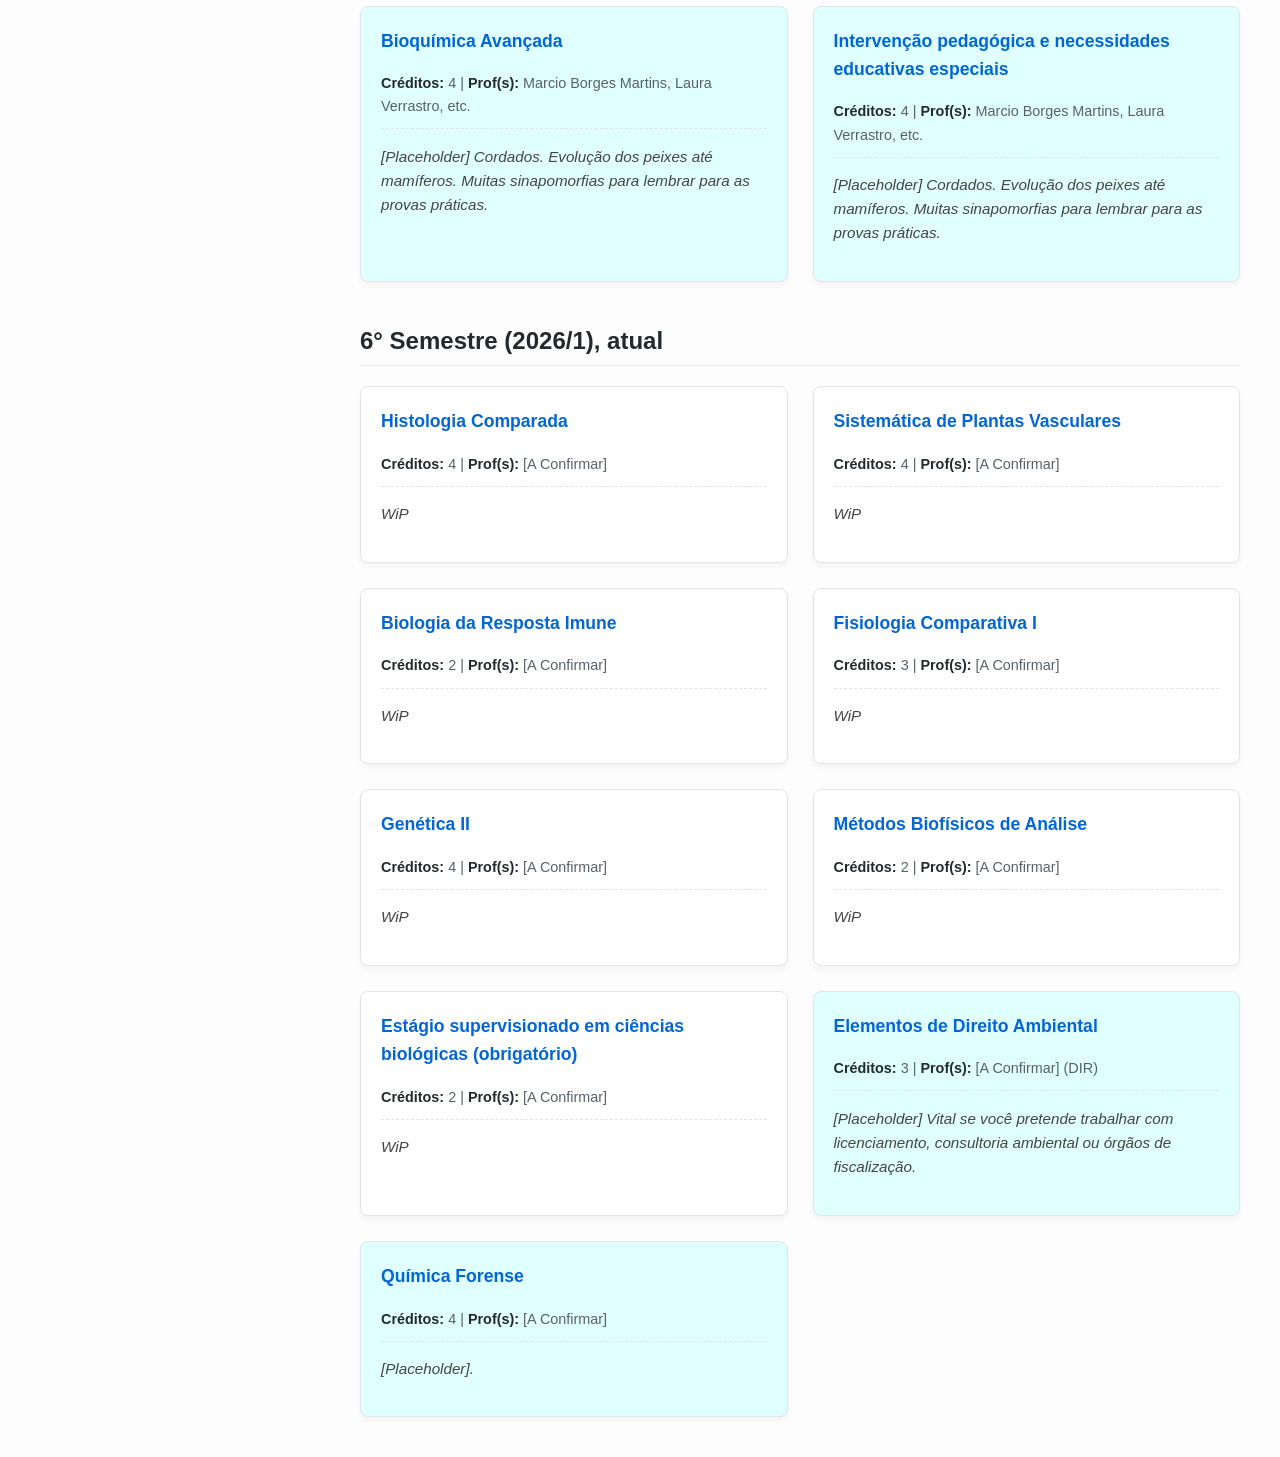
==== commit e33e889a: "Update cadeiras.html" ====
--- a/cadeiras.html
+++ b/cadeiras.html
@@ -46,6 +46,22 @@
         .card p { font-size: 0.95em; color: #444; }
         .eletiva {background-color:#E0FFFF; }
         .extracurricular {background-color:#9db200; }
+                /* CONTÊINER DO FLUXOGRAMA (Rolagem Horizontal) */
+        .flowchart-container {
+            width: 100%;
+            border: 1px solid #e1e4e8;
+            border-radius: 6px;
+            padding: 10px;
+            background: #f6f8fa;
+            margin-top: 20px;
+            box-sizing: border-box;
+        }
+        .flowchart-container img {
+            max-width: 100%; /* Garante que a imagem nunca passe da largura da tela */
+            height: auto;    /* Mantém a proporção vertical correta */
+            display: block;
+            margin: 0 auto;  /* Centraliza a imagem se ela for menor que o container */
+        }
     </style>
 </head>
 <body>
@@ -64,7 +80,9 @@
     <div class="content">
         <h1>Guia de Cadeiras</h1>
         <p>Minhas opiniões, nível de dificuldade, dicas para as provas e o que focar em cada disciplina do bacharelado.</p>
-
+        <div class="flowchart-container">
+            <img src="Fluxograma - Biologia bacharelado 24-2.jpg" alt="Fluxograma de pré-requisitos Biologia UFRGS Bacharelado 2024/2">
+        </div>
         <h2>1° Semestre (2023/2)</h2>
         <div class="grid-container">
             <div class="card">
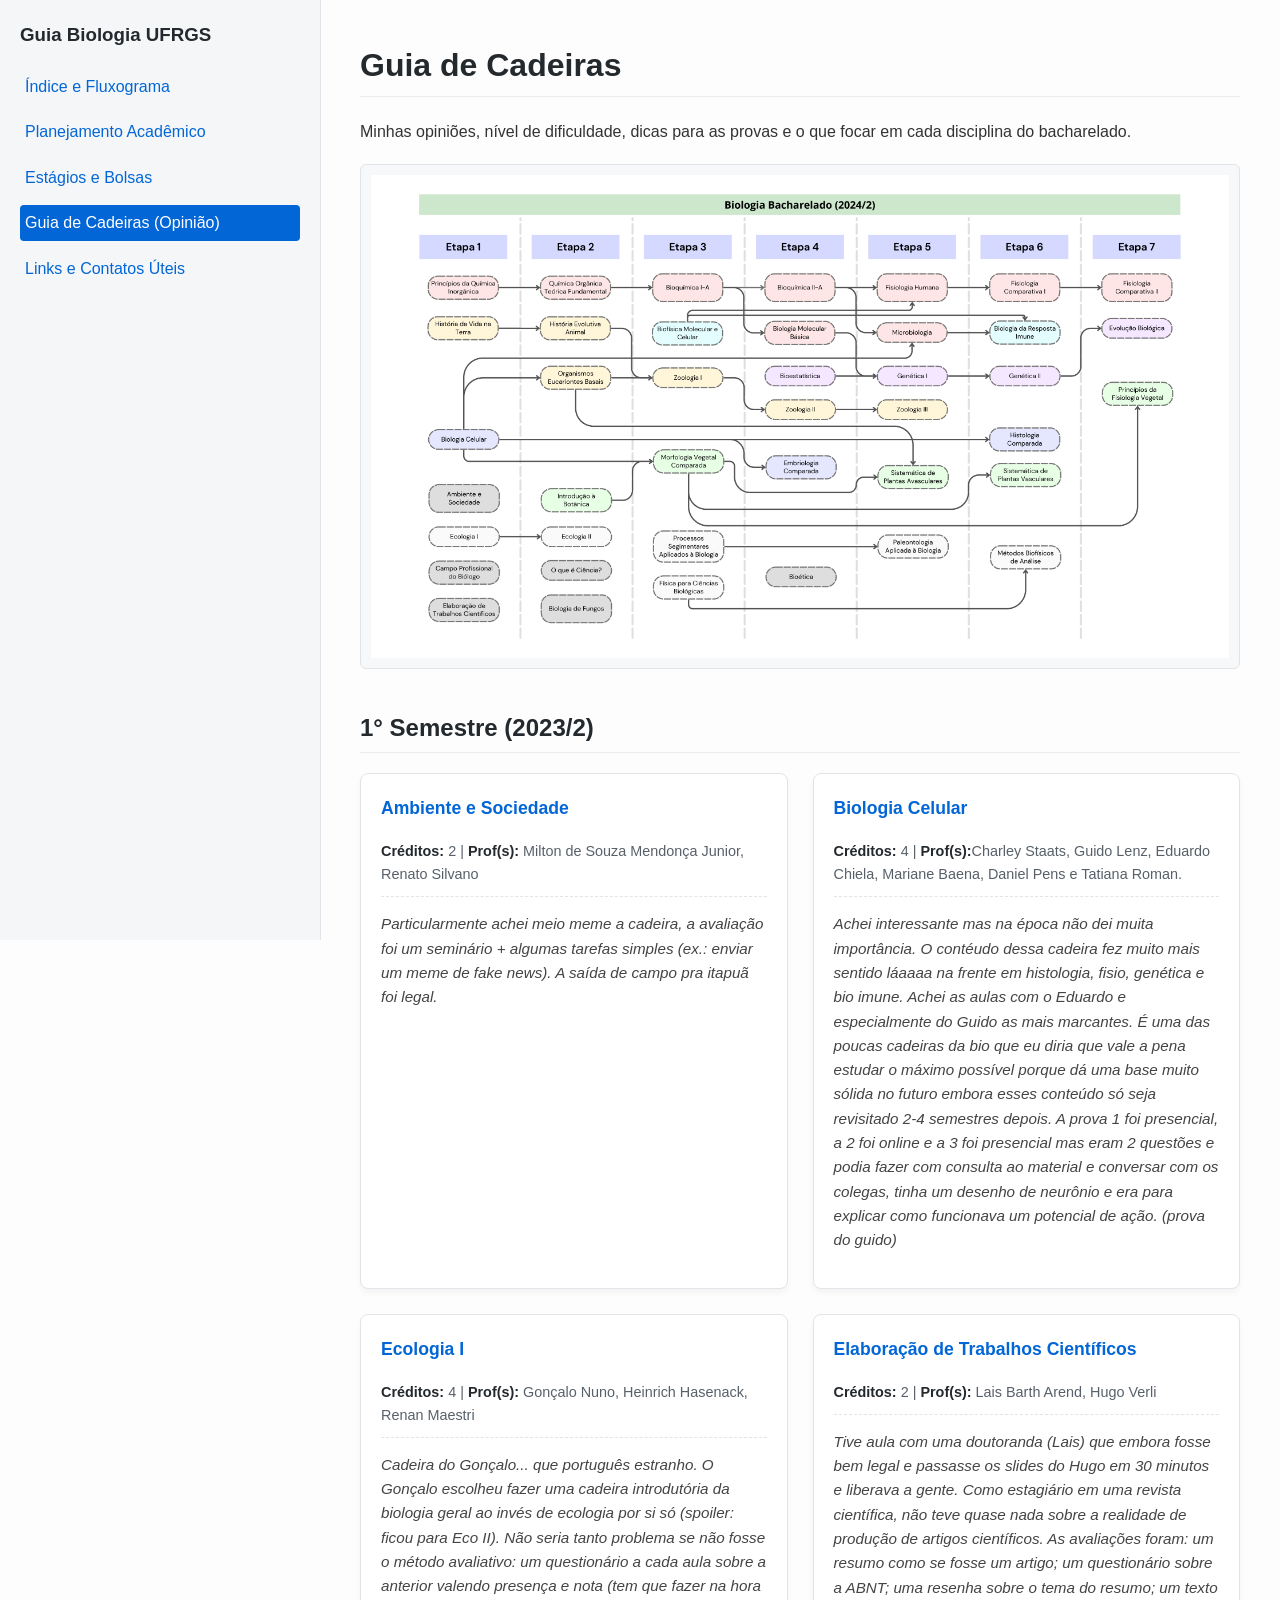
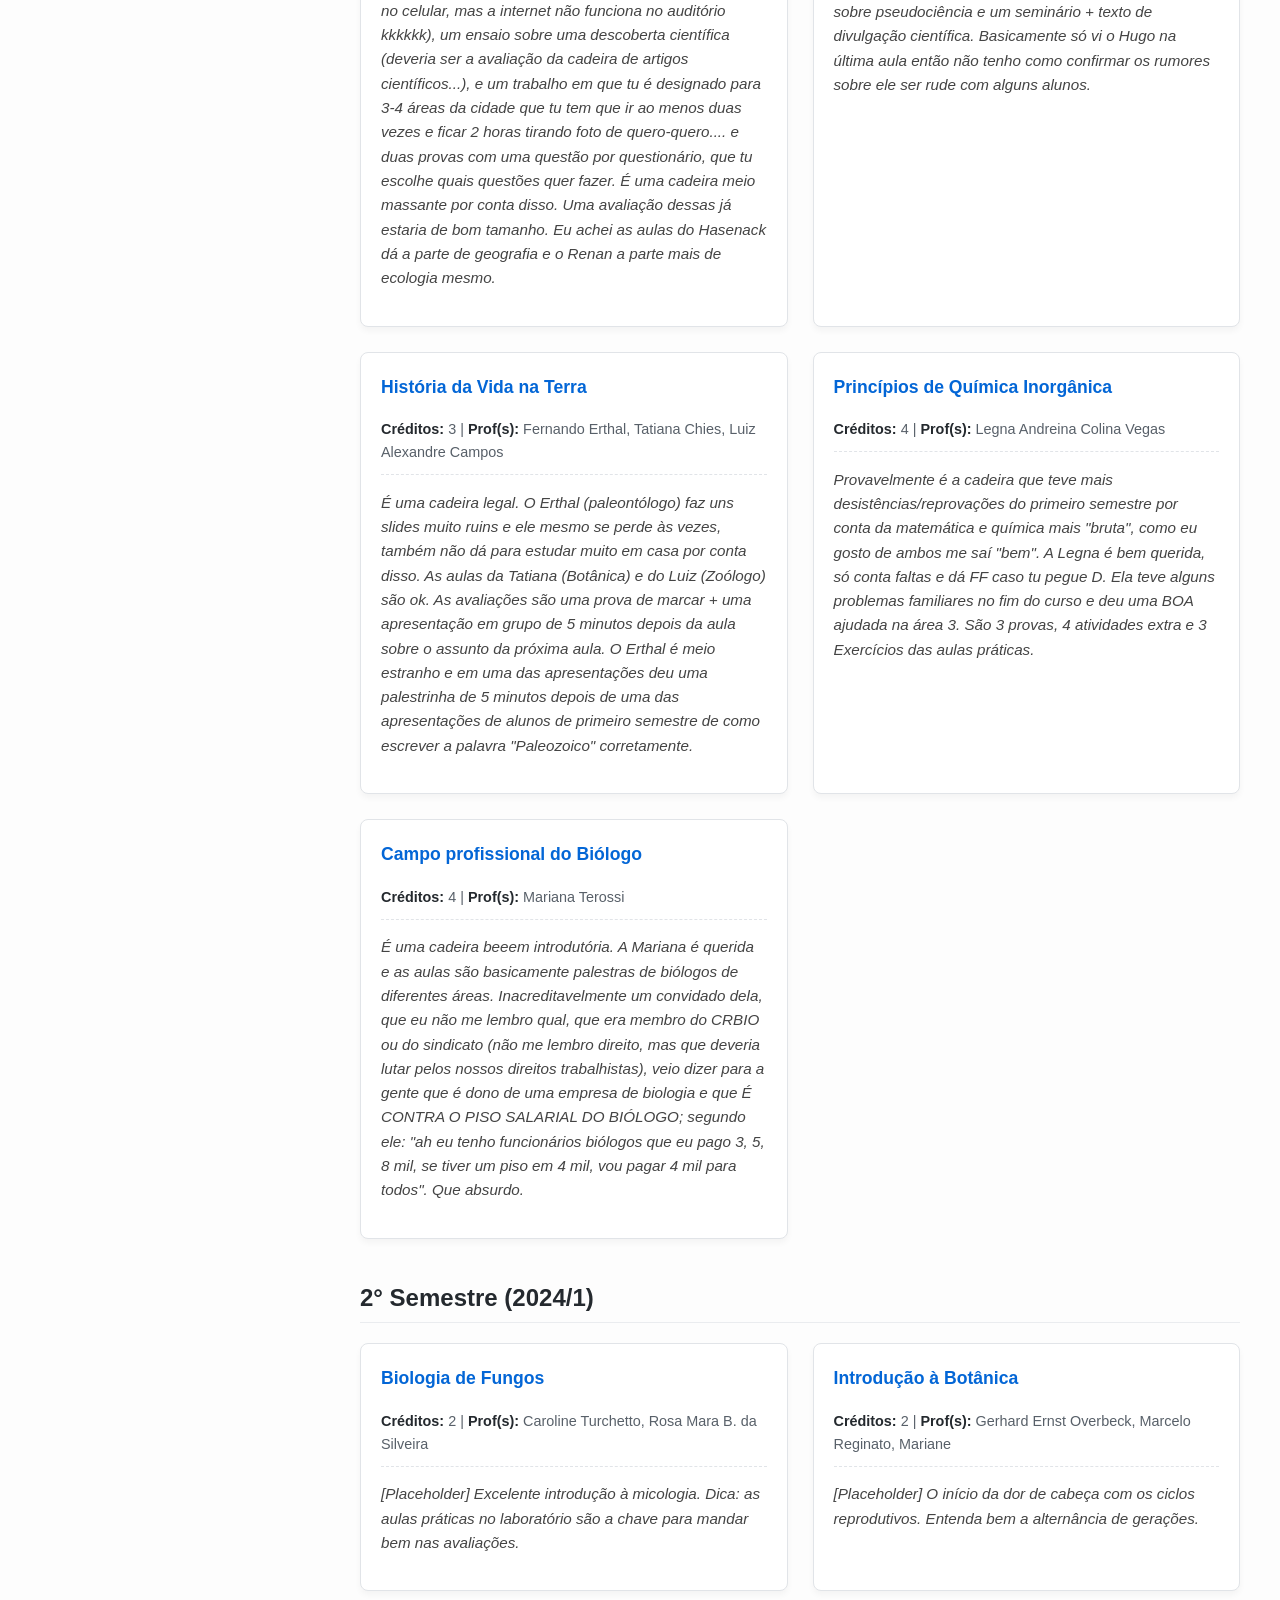
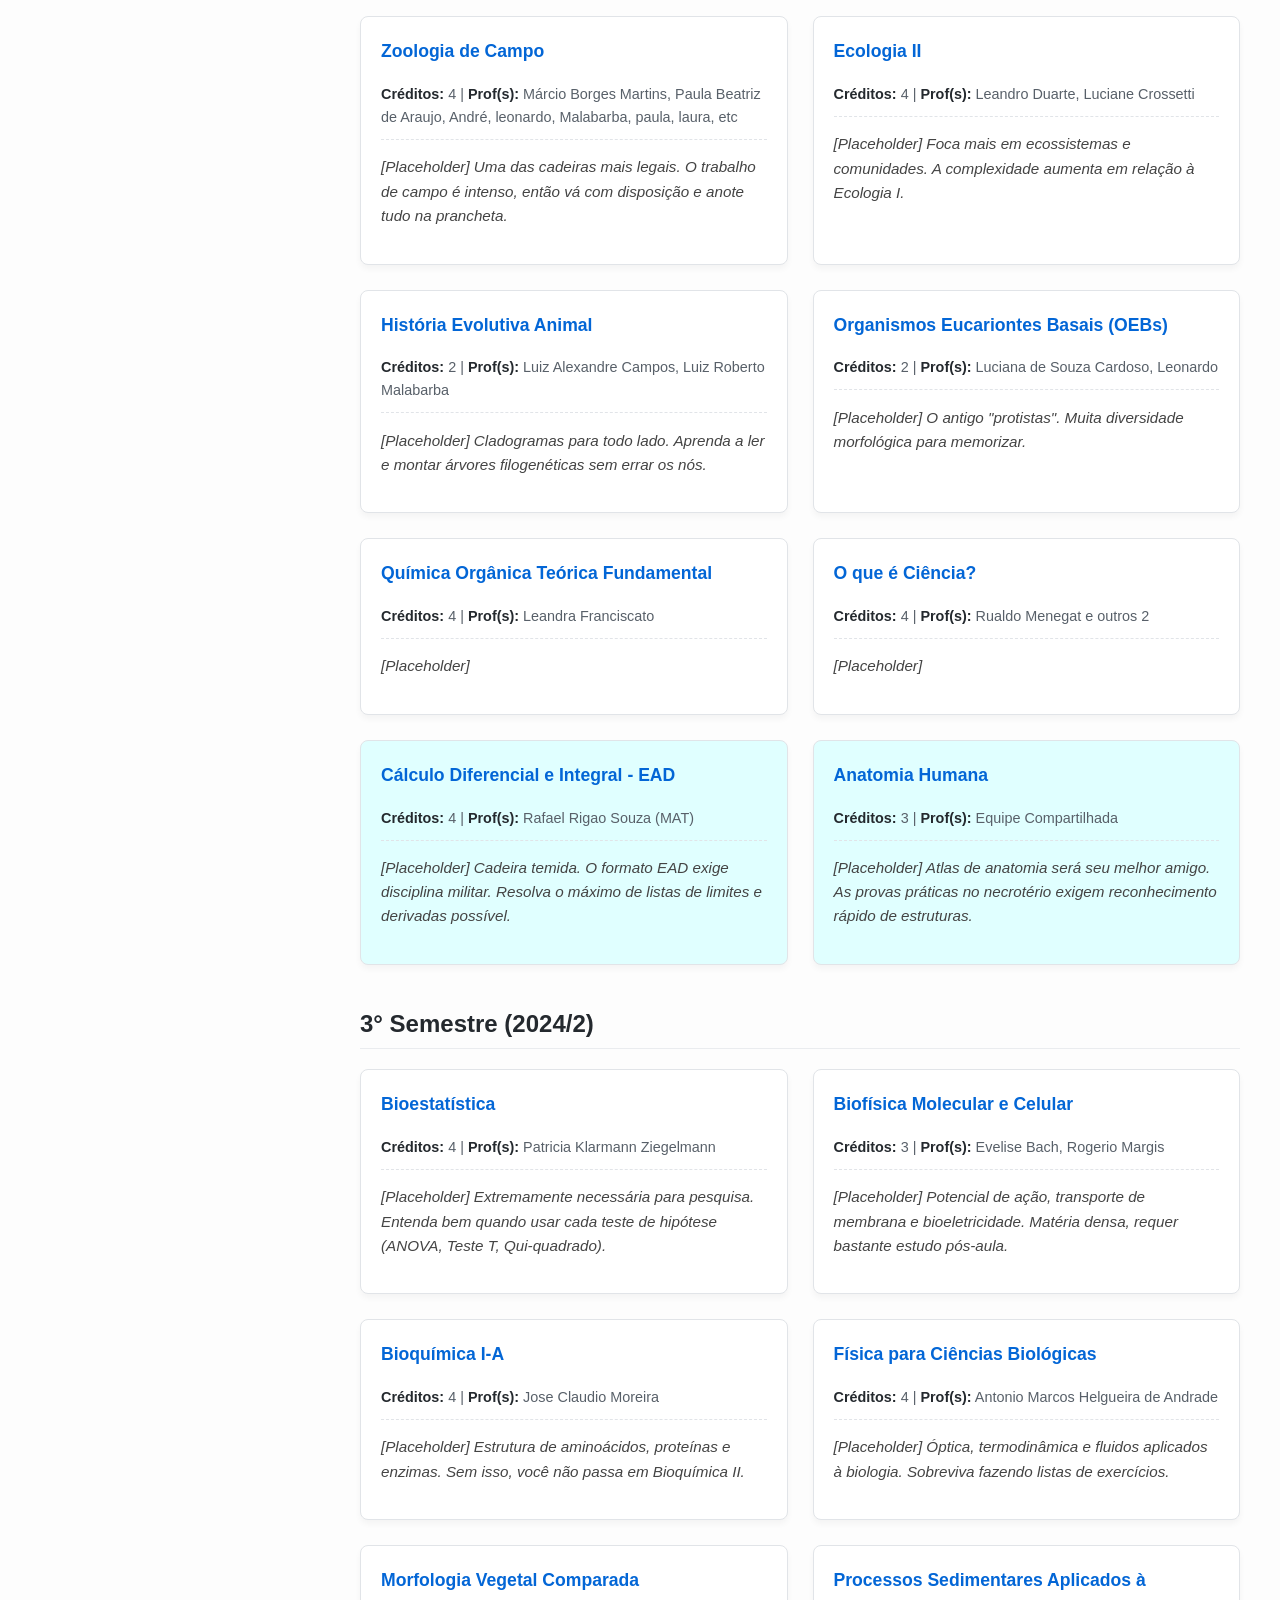
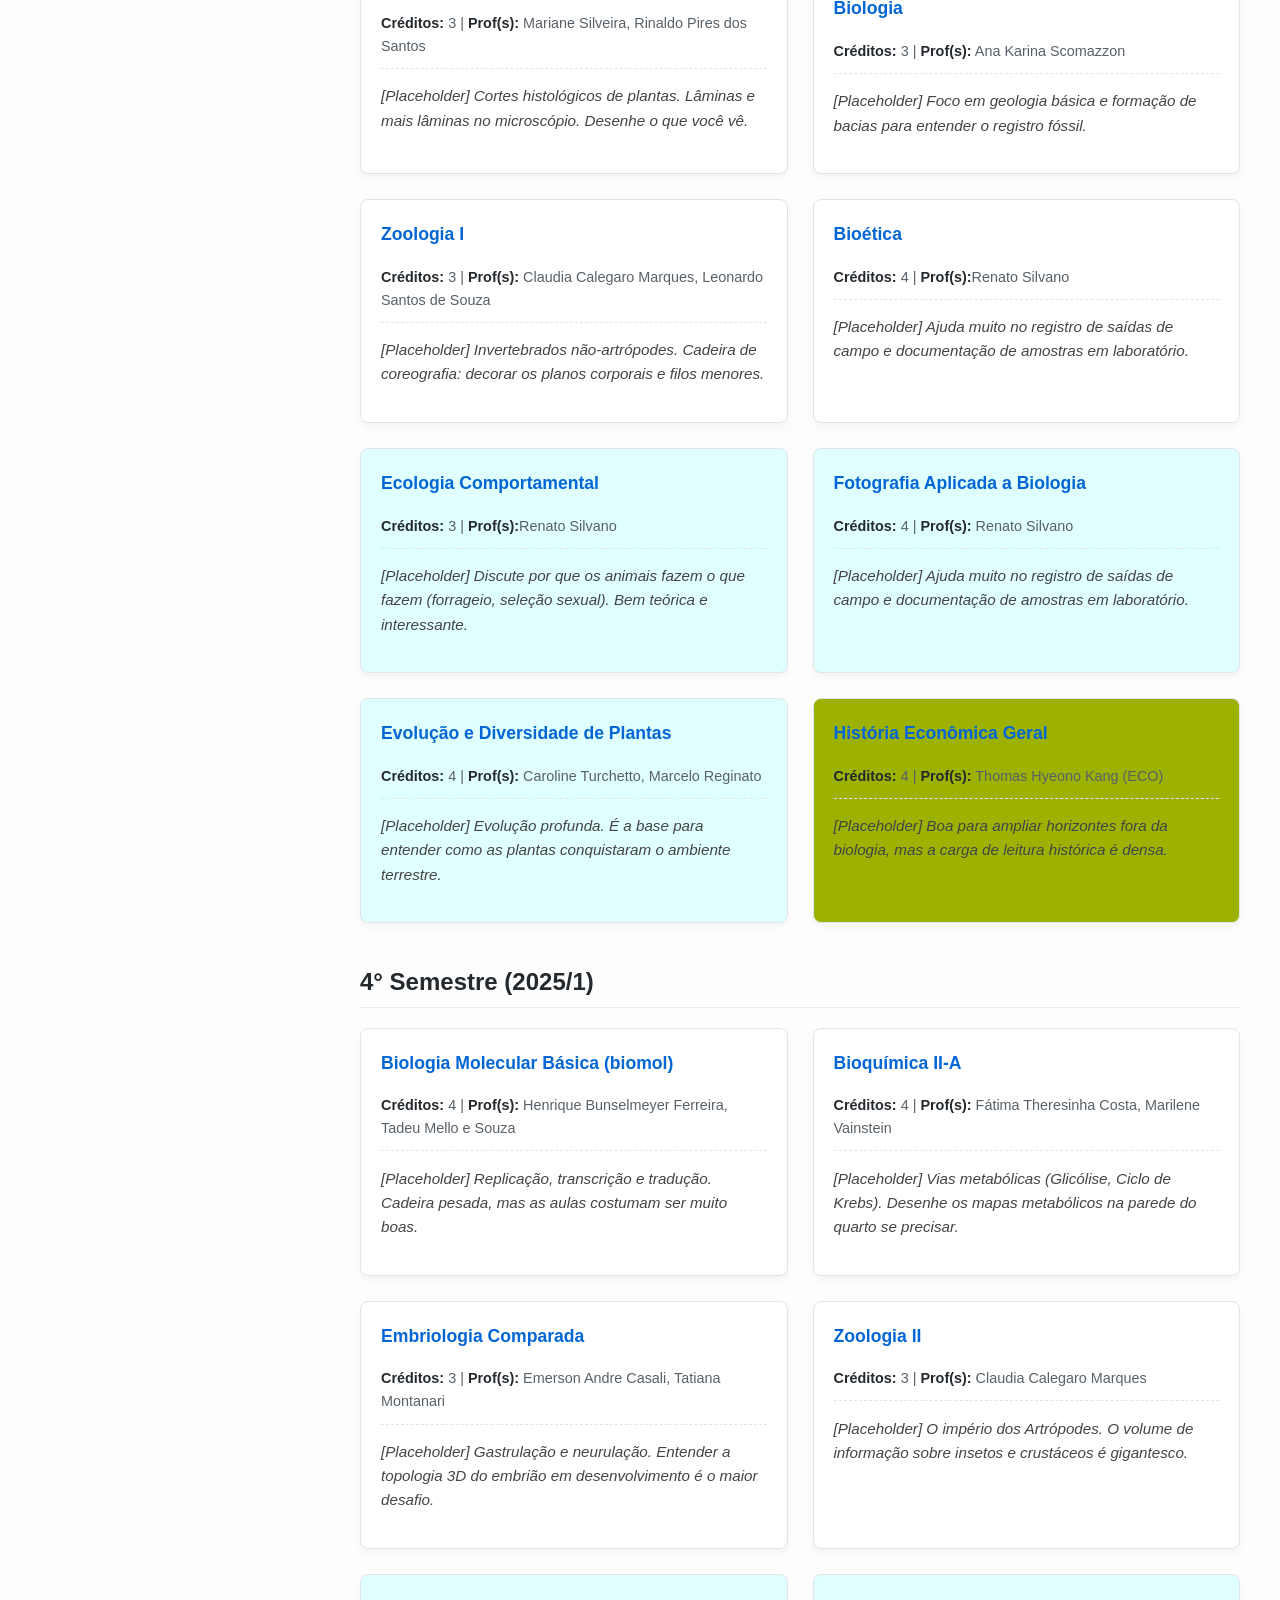
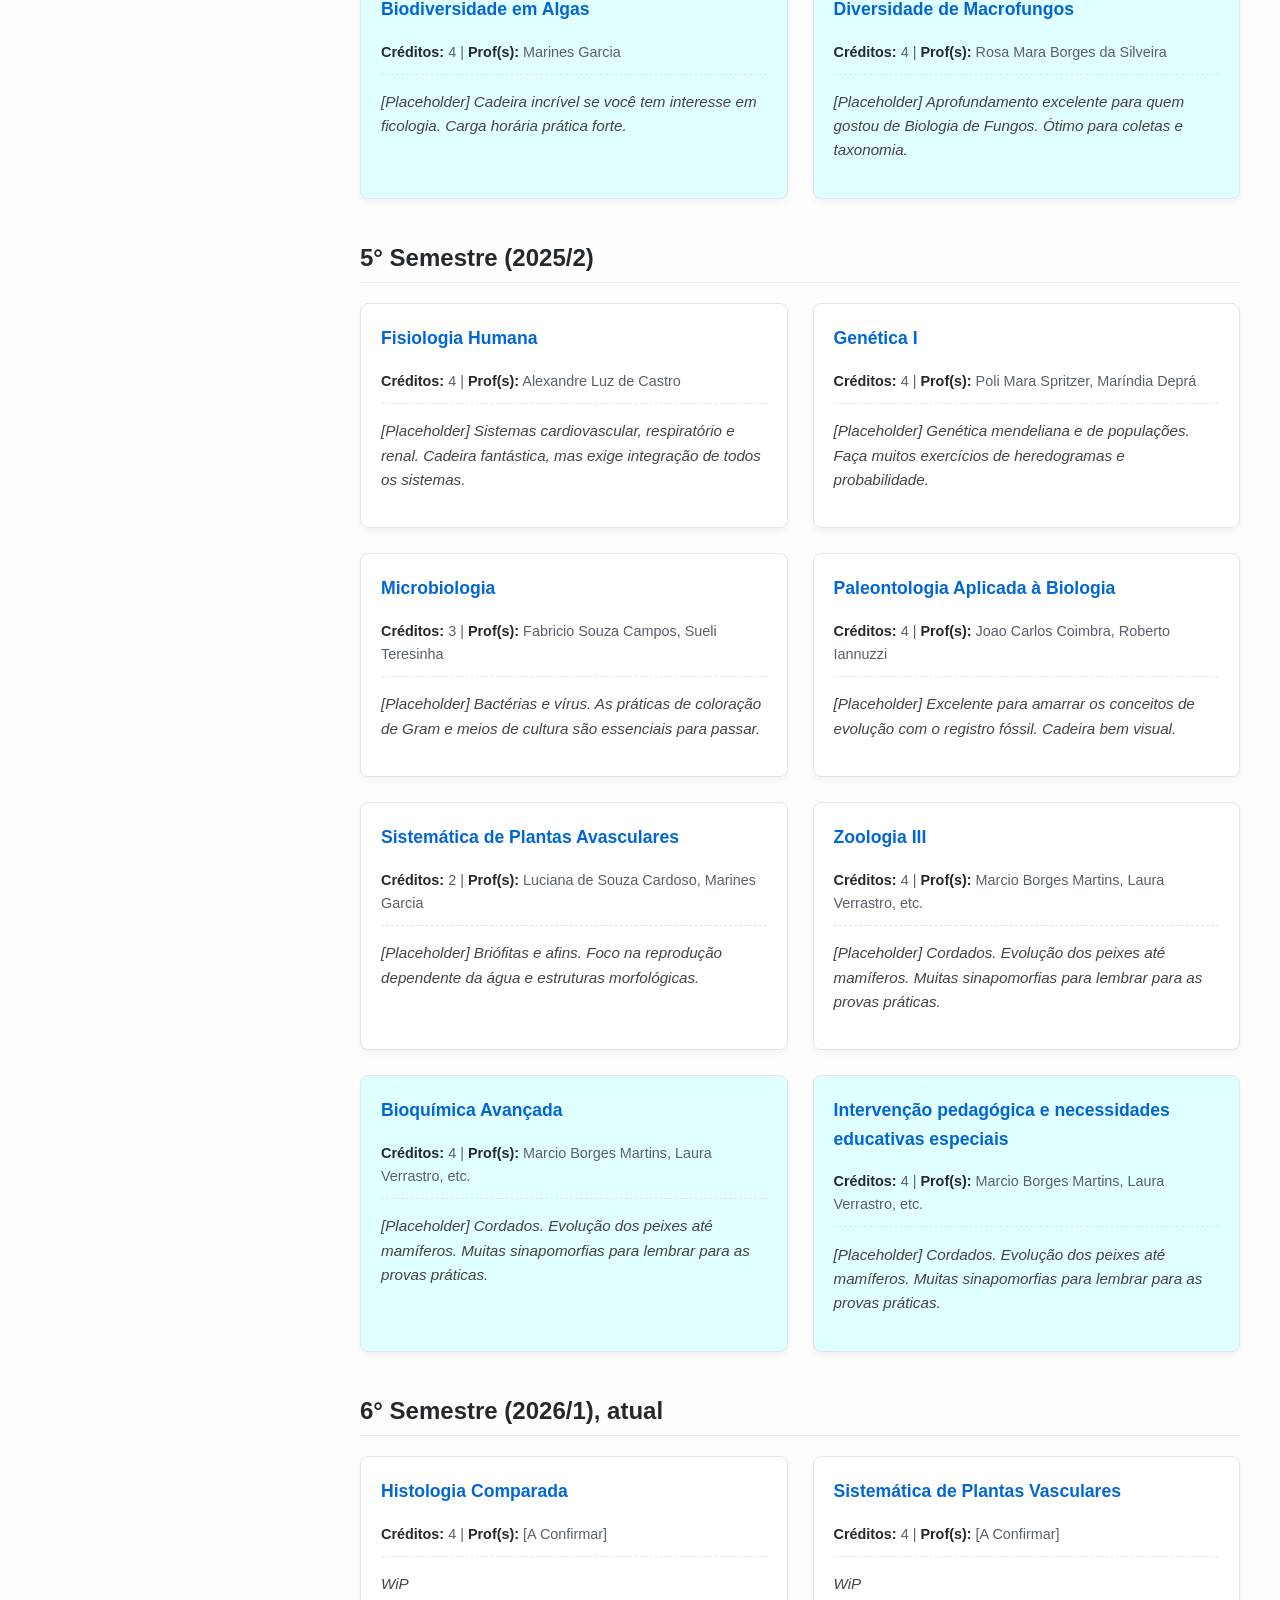
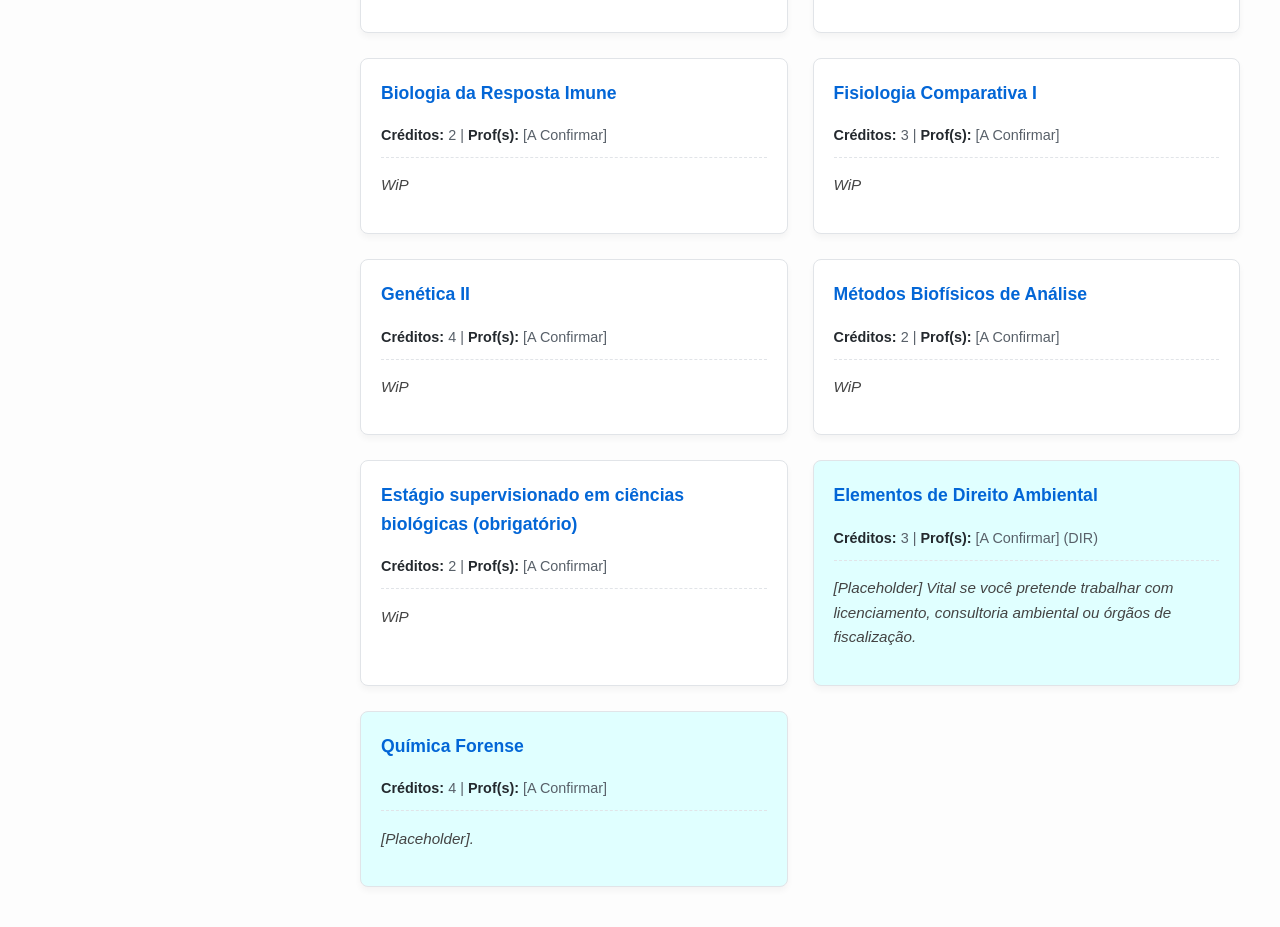
==== commit 5c334631: "Update fmt.Println to print 'Goodbye World'" ====
--- a/cadeiras.html
+++ b/cadeiras.html
@@ -4,68 +4,11 @@
     <meta charset="UTF-8">
     <meta name="viewport" content="width=device-width, initial-scale=1.0">
     <title>Guia Biologia UFRGS - Cadeiras</title>
-    <style>
-        body { font-family: 'Segoe UI', Tahoma, Geneva, Verdana, sans-serif; line-height: 1.6; color: #333; margin: 0; padding: 0; display: flex; background: #fdfdfd; }
-        
-        /* MENU LATERAL */
-        .sidebar { width: 280px; background: #f4f6f8; padding: 20px; height: 100vh; overflow-y: auto; border-right: 1px solid #e1e4e8; position: fixed; }
-        .sidebar h3 { color: #24292e; margin-top: 0; }
-        .sidebar ul { list-style: none; padding-left: 0; }
-        .sidebar ul li { margin-bottom: 10px; }
-        .sidebar ul li a { color: #0366d6; text-decoration: none; font-weight: 500; display: block; padding: 5px; border-radius: 4px; }
-        .sidebar ul li a:hover { background: #e1e4e8; text-decoration: none; }
-        .sidebar ul li a.active { background: #0366d6; color: white; }
-
-        /* CONTEÚDO PRINCIPAL */
-        .content { margin-left: 320px; padding: 40px; width: 100%; max-width: 1400px; }
-        h1, h2 { color: #24292e; border-bottom: 1px solid #eaecef; padding-bottom: 5px; margin-top: 40px; }
-        h1 { margin-top: 0; }
-        
-        /* GRID RESPONSIVO (A Mágica dos 400px) */
-        .grid-container {
-            display: grid;
-            /* Isso cria colunas com no mínimo ~380px. Se a tela tiver 800px, cabem 2. Se tiver 1200px, cabem 3. */
-            grid-template-columns: repeat(auto-fill, minmax(380px, 1fr));
-            gap: 25px;
-            margin-top: 20px;
-        }
-
-        /* ESTILO DO CARD DA CADEIRA */
-        .card {
-            background: #ffffff;
-            border: 1px solid #e1e4e8;
-            border-radius: 8px;
-            padding: 20px;
-            box-shadow: 0 4px 6px rgba(0,0,0,0.04);
-            transition: transform 0.2s;
-        }
-        .card:hover { transform: translateY(-3px); box-shadow: 0 6px 12px rgba(0,0,0,0.08); }
-        .card h3 { margin-top: 0; color: #0366d6; font-size: 1.1em; border-bottom: none; padding-bottom: 0; }
-        .card .info { font-size: 0.9em; color: #586069; margin-bottom: 15px; border-bottom: 1px dashed #e1e4e8; padding-bottom: 10px; }
-        .card .info strong { color: #24292e; }
-        .card p { font-size: 0.95em; color: #444; }
-        .eletiva {background-color:#E0FFFF; }
-        .extracurricular {background-color:#9db200; }
-                /* CONTÊINER DO FLUXOGRAMA (Rolagem Horizontal) */
-        .flowchart-container {
-            width: 100%;
-            border: 1px solid #e1e4e8;
-            border-radius: 6px;
-            padding: 10px;
-            background: #f6f8fa;
-            margin-top: 20px;
-            box-sizing: border-box;
-        }
-        .flowchart-container img {
-            max-width: 100%; /* Garante que a imagem nunca passe da largura da tela */
-            height: auto;    /* Mantém a proporção vertical correta */
-            display: block;
-            margin: 0 auto;  /* Centraliza a imagem se ela for menor que o container */
-        }
-    </style>
+    <link rel="stylesheet" href="style.css">
 </head>
 <body>
 
+    <button class="menu-toggle" id="btnMenu">☰ Menu</button>
     <div class="sidebar">
         <h3>Guia Biologia UFRGS</h3>
         <ul>
@@ -81,44 +24,44 @@
         <h1>Guia de Cadeiras</h1>
         <p>Minhas opiniões, nível de dificuldade, dicas para as provas e o que focar em cada disciplina do bacharelado.</p>
         <div class="flowchart-container">
-            <img src="Fluxograma - Biologia bacharelado 24-2.jpg" alt="Fluxograma de pré-requisitos Biologia UFRGS Bacharelado 2024/2">
+            <img src="FluxogramaBiologiaBacharelado.jpg" alt="Fluxograma de pré-requisitos Biologia UFRGS Bacharelado 2024/2">
         </div>
         <h2>1° Semestre (2023/2)</h2>
         <div class="grid-container">
             <div class="card">
                 <h3>Ambiente e Sociedade</h3>
                 <div class="info"><strong>Créditos:</strong> 2 | <strong>Prof(s):</strong> Milton de Souza Mendonça Junior, Renato Silvano</div>
-                <p><em>[Placeholder] Cadeira introdutória. Foque em entender os conceitos básicos discutidos em aula. Não é das mais difíceis, mas exige leitura.</em></p>
+                <p><em>Particularmente achei meio meme a cadeira, a avaliação foi um seminário + algumas tarefas simples (ex.: enviar um meme de fake news). A saída de campo pra itapuã foi legal. </em></p>
             </div>
             <div class="card">
                 <h3>Biologia Celular</h3>
-                <div class="info"><strong>Créditos:</strong> 4 | <strong>Prof(s):</strong>Charley Staats, Guido Lenz, etc.</div>
-                <p><em>[Placeholder] Base fundamental. As provas costumam ser detalhistas. Faça resumos dos processos celulares e não deixe acumular matéria.</em></p>
+                <div class="info"><strong>Créditos:</strong> 4 | <strong>Prof(s):</strong>Charley Staats, Guido Lenz, Eduardo Chiela, Mariane Baena, Daniel Pens e Tatiana Roman.</div>
+                <p><em>Achei interessante mas na época não dei muita importância. O contéudo dessa cadeira fez muito mais sentido láaaaa na frente em histologia, fisio, genética e bio imune. Achei as aulas com o Eduardo e especialmente do Guido as mais marcantes. É uma das poucas cadeiras da bio que eu diria que vale a pena estudar o máximo possível porque dá uma base muito sólida no futuro embora esses conteúdo só seja revisitado 2-4 semestres depois. A prova 1 foi presencial, a 2 foi online e a 3 foi presencial mas eram 2 questões e podia fazer com consulta ao material e conversar com os colegas, tinha um desenho de neurônio e era para explicar como funcionava um potencial de ação. (prova do guido)   </em></p>
             </div>
             <div class="card">
                 <h3>Ecologia I</h3>
                 <div class="info"><strong>Créditos:</strong> 4 | <strong>Prof(s):</strong> Gonçalo Nuno, Heinrich Hasenack, Renan Maestri</div>
-                <p><em>[Placeholder] Exige bastante interpretação gráfica e entendimento de dinâmicas populacionais. Faça os exercícios recomendados.</em></p>
+                <p><em>Cadeira do Gonçalo... que português estranho. O Gonçalo escolheu fazer uma cadeira introdutória da biologia geral ao invés de ecologia por si só (spoiler: ficou para Eco II). Não seria tanto problema se não fosse o método avaliativo: um questionário a cada aula sobre a anterior valendo presença e nota (tem que fazer na hora no celular, mas a internet não funciona no auditório kkkkkk), um ensaio sobre uma descoberta científica (deveria ser a avaliação da cadeira de artigos científicos...), e um trabalho em que tu é designado para 3-4 áreas da cidade que tu tem que ir ao menos duas vezes e ficar 2 horas tirando foto de quero-quero.... e duas provas com uma questão por questionário, que tu escolhe quais questões quer fazer. É uma cadeira meio massante por conta disso. Uma avaliação dessas já estaria de bom tamanho. Eu achei as aulas do Hasenack dá a parte de geografia e o Renan a parte mais de ecologia mesmo. </em></p>
             </div>
             <div class="card">
                 <h3>Elaboração de Trabalhos Científicos</h3>
                 <div class="info"><strong>Créditos:</strong> 2 | <strong>Prof(s):</strong> Lais Barth Arend, Hugo Verli</div>
-                <p><em>[Placeholder] Essencial para o TCC e Iniciação Científica. Preste muita atenção nas normas da ABNT e estruturação de projetos.</em></p>
+                <p><em>Tive aula com uma doutoranda (Lais) que embora fosse bem legal e passasse os slides do Hugo em 30 minutos e liberava a gente. Como estagiário em uma revista científica, não teve quase nada sobre a realidade de produção de artigos científicos. As avaliações foram: um resumo como se fosse um artigo; um questionário sobre a ABNT; uma resenha sobre o tema do resumo; um texto sobre pseudociência e um seminário + texto de divulgação científica. Basicamente só vi o Hugo na última aula então não tenho como confirmar os rumores sobre ele ser rude com alguns alunos.</em></p>
             </div>
             <div class="card">
                 <h3>História da Vida na Terra</h3>
                 <div class="info"><strong>Créditos:</strong> 3 | <strong>Prof(s):</strong> Fernando Erthal, Tatiana Chies, Luiz Alexandre Campos</div>
-                <p><em>[Placeholder] Muita decoreba de eras geológicas e eventos de extinção. Crie uma linha do tempo visual, ajuda muito.</em></p>
+                <p><em>É uma cadeira legal. O Erthal (paleontólogo) faz uns slides muito ruins e ele mesmo se perde às vezes, também não dá para estudar muito em casa por conta disso. As aulas da Tatiana (Botânica) e do Luiz (Zoólogo) são ok. As avaliações são uma prova de marcar + uma apresentação em grupo de 5 minutos depois da aula sobre o assunto da próxima aula. O Erthal é meio estranho e em uma das apresentações deu uma palestrinha de 5 minutos depois de uma das apresentações de alunos de primeiro semestre de como escrever a palavra "Paleozoico" corretamente.</em></p>
             </div>
             <div class="card">
                 <h3>Princípios de Química Inorgânica</h3>
                 <div class="info"><strong>Créditos:</strong> 4 | <strong>Prof(s):</strong> Legna Andreina Colina Vegas</div>
-                <p><em>[Placeholder] Base para a Bioquímica. Foque em estequiometria, ligações químicas e reações ácido-base.</em></p>
+                <p><em>Provavelmente é a cadeira que teve mais desistências/reprovações do primeiro semestre por conta da matemática e química mais "bruta", como eu gosto de ambos me saí "bem". A Legna é bem querida, só conta faltas e dá FF caso tu pegue D. Ela teve alguns problemas familiares no fim do curso e deu uma BOA ajudada na área 3. São 3 provas, 4 atividades extra e 3 Exercícios das aulas práticas. </em></p>
             </div>
             <div class="card">
                 <h3>Campo profissional do Biólogo</h3>
                 <div class="info"><strong>Créditos:</strong> 4 | <strong>Prof(s):</strong> Mariana Terossi</div>
-                <p><em>[Placeholder]</em></p>
+                <p><em>É uma cadeira beeem introdutória. A Mariana é querida e as aulas são basicamente palestras de biólogos de diferentes áreas. Inacreditavelmente um convidado dela, que eu não me lembro qual, que era membro do CRBIO ou do sindicato (não me lembro direito, mas que deveria lutar pelos nossos direitos trabalhistas), veio dizer para a gente que é dono de uma empresa de biologia e que É CONTRA O PISO SALARIAL DO BIÓLOGO; segundo ele: "ah eu tenho funcionários biólogos que eu pago 3, 5, 8 mil, se tiver um piso em 4 mil, vou pagar 4 mil para todos". Que absurdo. </em></p>
             </div>
         </div>
 
--- a/style.css
+++ b/style.css
@@ -0,0 +1,110 @@
+/* =========================================
+   BASE TEMA & LAYOUT
+   ========================================= */
+   /* Botão Menu Celular (Invisível no PC) */
+.menu-toggle { display: none; }
+body { font-family: 'Segoe UI', Tahoma, Geneva, Verdana, sans-serif; line-height: 1.6; color: #333; margin: 0; padding: 0; display: flex; background: #fdfdfd; }
+
+/* =========================================
+   MENU LATERAL
+   ========================================= */
+.sidebar { width: 280px; background: #f4f6f8; padding: 20px; height: 100vh; overflow-y: auto; border-right: 1px solid #e1e4e8; position: fixed; }
+.sidebar h3 { color: #24292e; margin-top: 0; }
+.sidebar ul { list-style: none; padding-left: 0; }
+.sidebar ul li { margin-bottom: 10px; }
+.sidebar ul li a { color: #0366d6; text-decoration: none; font-weight: 500; display: block; padding: 5px; border-radius: 4px; }
+.sidebar ul li a:hover { background: #e1e4e8; text-decoration: none; }
+.sidebar ul li a.active { background: #0366d6; color: white; }
+
+/* =========================================
+   CONTEÚDO PRINCIPAL
+   ========================================= */
+.content { margin-left: 320px; padding: 40px; width: 100%; max-width: 1400px; }
+h1, h2 { color: #24292e; border-bottom: 1px solid #eaecef; padding-bottom: 5px; margin-top: 40px; }
+h1 { margin-top: 0; }
+
+/* =========================================
+   GRID RESPONSIVO (Usado para Cadeiras e Links)
+   ========================================= */
+.grid-container { display: grid; grid-template-columns: repeat(auto-fill, minmax(350px, 1fr)); gap: 25px; margin-top: 20px; }
+
+/* =========================================
+   CARDS DAS CADEIRAS
+   ========================================= */
+.card { background: #ffffff; border: 1px solid #e1e4e8; border-radius: 8px; padding: 20px; box-shadow: 0 4px 6px rgba(0,0,0,0.04); transition: transform 0.2s; }
+.card:hover { transform: translateY(-3px); box-shadow: 0 6px 12px rgba(0,0,0,0.08); }
+.card h3 { margin-top: 0; color: #0366d6; font-size: 1.1em; border-bottom: none; padding-bottom: 0; }
+.card .info { font-size: 0.9em; color: #586069; margin-bottom: 15px; border-bottom: 1px dashed #e1e4e8; padding-bottom: 10px; }
+.card .info strong { color: #24292e; }
+.card p { font-size: 0.95em; color: #444; }
+
+/* Cores Adicionais (Eletivas/Extracurriculares) */
+.eletiva { background-color: #E0FFFF; }
+.extracurricular { background-color: #9db200; }
+
+/* =========================================
+   CARDS DE LINKS (Página de Contatos)
+   ========================================= */
+.link-card { background: #ffffff; border: 1px solid #e1e4e8; border-left: 4px solid #0366d6; border-radius: 6px; padding: 15px 20px; box-shadow: 0 2px 4px rgba(0,0,0,0.03); display: flex; flex-direction: column; justify-content: space-between; }
+.link-card.whatsapp { border-left-color: #25D366; }
+.link-card.discord { border-left-color: #5865F2; }
+.link-card.facebook { border-left-color: #1877F2; }
+.link-card.ufrgs { border-left-color: #d93025; }
+
+.link-card h3 { margin: 0 0 10px 0; font-size: 1.1em; color: #24292e; }
+.link-card p { font-size: 0.9em; color: #586069; margin-bottom: 15px; flex-grow: 1; }
+.link-card a, .link-card .phone { display: inline-block; background: #f6f8fa; color: #0366d6; padding: 8px 12px; border-radius: 4px; text-decoration: none; font-weight: bold; font-size: 0.9em; text-align: center; border: 1px solid #eaecef; transition: background 0.2s; word-break: break-all; }
+.link-card a:hover { background: #e1e4e8; }
+.link-card .phone { color: #24292e; background: #fff; border-color: #e1e4e8; cursor: default; }
+
+/* =========================================
+   FLUXOGRAMA (Página Inicial)
+   ========================================= */
+.flowchart-container { width: 100%; border: 1px solid #e1e4e8; border-radius: 6px; padding: 10px; background: #f6f8fa; margin-top: 20px; box-sizing: border-box; }
+.flowchart-container img { max-width: 100%; height: auto; display: block; margin: 0 auto; }
+
+/* =========================================
+   RESPONSIVIDADE E MENU SLIDE (Celular)
+   ========================================= */
+@media (max-width: 768px) {
+    body { flex-direction: column; }
+    
+    /* Oculta a sidebar fora da tela à esquerda */
+    .sidebar { 
+        position: fixed; 
+        top: 0; 
+        left: -100%; /* Esconde a barra */
+        width: 280px; 
+        height: 100vh; 
+        z-index: 999; 
+        transition: left 0.3s ease-in-out; /* Animação suave */
+        border-right: 1px solid #e1e4e8;
+        border-bottom: none;
+        box-shadow: 2px 0 8px rgba(0,0,0,0.1);
+    }
+    
+    /* Classe que o JS vai adicionar para mostrar a barra */
+    .sidebar.open { left: 0; }
+    
+    .content { margin-left: 0; padding: 20px; box-sizing: border-box; }
+
+    /* Estilo do Botão Flutuante */
+    .menu-toggle {
+        display: block;
+        position: fixed;
+        bottom: 20px;
+        right: 20px;
+        z-index: 1000;
+        background: #0366d6;
+        color: white;
+        border: none;
+        padding: 12px 20px;
+        border-radius: 50px;
+        box-shadow: 0 4px 8px rgba(0,0,0,0.2);
+        font-weight: bold;
+        font-size: 16px;
+        cursor: pointer;
+        transition: background 0.2s;
+    }
+    .menu-toggle:hover { background: #024ea4; }
+}
